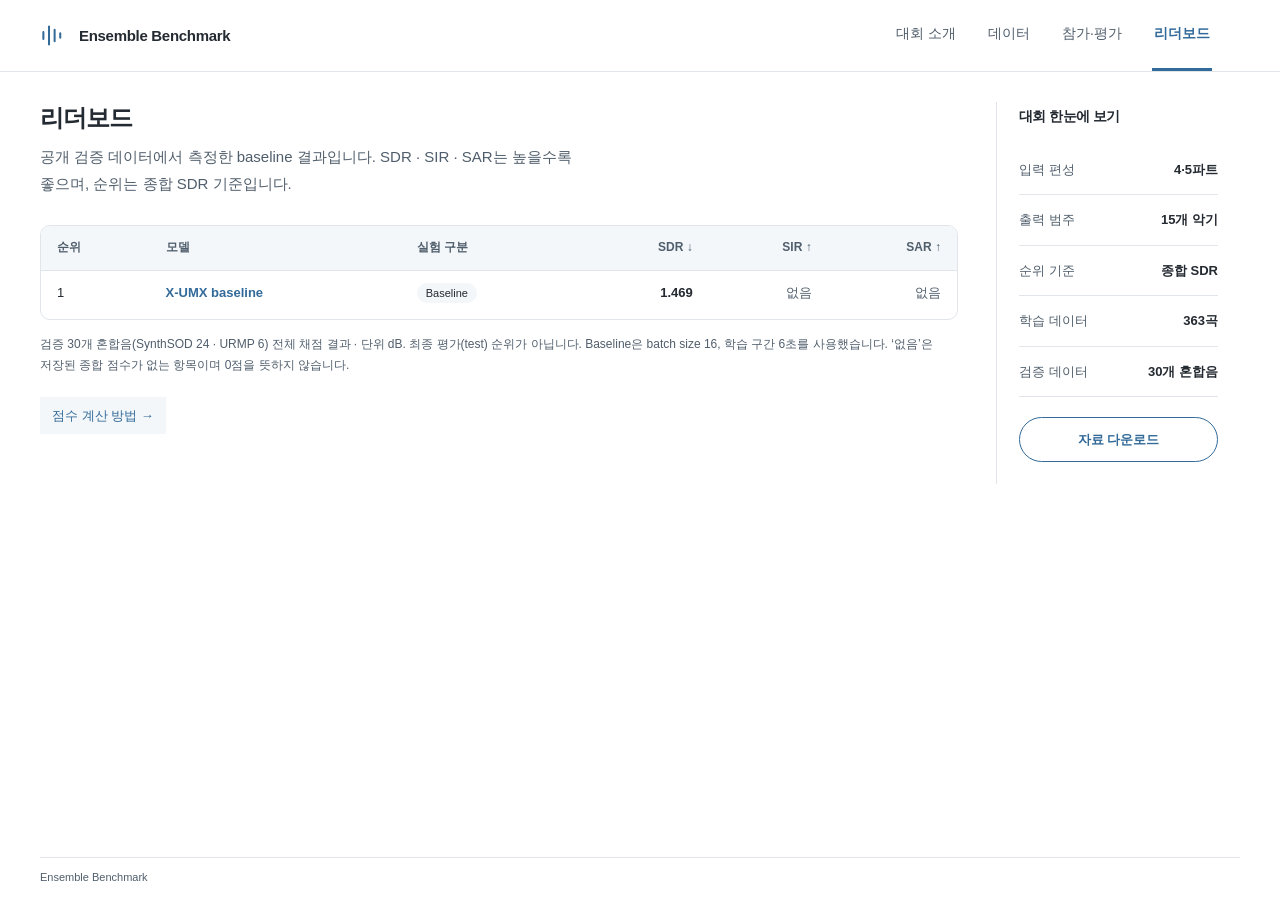
==== leaderboard.html @ 47cbd452 "앙상블 벤치마크 웹사이트의 버전 관리를 시작하기 위한 초기 커밋" ====
<!doctype html><html lang="ko"><head><meta charset="utf-8"><meta name="viewport" content="width=device-width,initial-scale=1"><title>리더보드 · Ensemble Benchmark</title><link rel="stylesheet" href="styles.css"><link rel="icon" type="image/svg+xml" href="assets/favicon.svg"></head><body class="tabbed"><a class="skip" href="#main">본문으로 건너뛰기</a><header class="masthead"><a class="brand" href="index.html"><svg viewBox="0 0 24 24" fill="none" aria-hidden="true"><path d="M3 9v6m5-11v16m5-13v10m5-7v4" stroke="currentColor" stroke-width="1.8" stroke-linecap="round"/></svg><b>Ensemble Benchmark</b></a><nav class="tabs" aria-label="대회 메뉴"><a href="index.html" data-page="overview">대회 소개</a><a href="data.html" data-page="data">데이터</a><a href="participate.html" data-page="participate">참가·평가</a><a href="leaderboard.html" data-page="leaderboard" aria-current="page">리더보드</a></nav></header><div class="shell"><div class="workspace"><main class="content" id="main"><section class="chapter" id="leaderboard" data-panel="leaderboard"><header class="page-head"><p class="eyebrow">LEADERBOARD</p><h1>리더보드</h1><p>공개 검증 데이터에서 측정한 baseline 결과입니다. SDR · SIR · SAR는 높을수록 좋으며, 순위는 종합 SDR 기준입니다.</p></header><div class="panel table-scroll" role="region" tabindex="0" aria-label="모델별 SDR·SIR·SAR 점수 · 작은 화면에서는 좌우 스크롤"><table class="board"><caption class="sr-only">모델별 SDR·SIR·SAR 점수</caption><thead><tr><th scope="col">순위</th><th scope="col">모델</th><th scope="col">실험 구분</th><th scope="col" aria-sort="descending">SDR ↓</th><th scope="col">SIR ↑</th><th scope="col">SAR ↑</th></tr></thead><tbody><tr><td>1</td><td><span class="board-model">X-UMX baseline</span></td><td><span class="experiment-tag">Baseline</span></td><td class="primary-score">1.469</td><td class="unavailable">없음</td><td class="unavailable">없음</td></tr></tbody></table></div><p class="note">검증 30개 혼합음(SynthSOD 24 · URMP 6) 전체 채점 결과 · 단위 dB. 최종 평가(test) 순위가 아닙니다. Baseline은 batch size 16, 학습 구간 6초를 사용했습니다. ‘없음’은 저장된 종합 점수가 없는 항목이며 0점을 뜻하지 않습니다.</p><div class="links"><a class="text-link" href="participate.html#scoring">점수 계산 방법 →</a></div></section></main><aside class="summary"><h2>대회 한눈에 보기</h2><dl><div><dt>입력 편성</dt><dd>4·5파트</dd></div><div><dt>출력 범주</dt><dd>15개 악기</dd></div><div><dt>순위 기준</dt><dd>종합 SDR</dd></div><div><dt>학습 데이터</dt><dd>363곡</dd></div><div><dt>검증 데이터</dt><dd>30개 혼합음</dd></div></dl><a class="primary" href="participate.html#baseline">자료 다운로드</a></aside></div><footer class="footer"><span>Ensemble Benchmark</span></footer></div></body></html>
---- styles.css ----
*{box-sizing:border-box}html{scroll-behavior:smooth;scroll-padding-top:100px}body{margin:0;color:var(--ink);background:var(--paper);font:15px/1.8 -apple-system,BlinkMacSystemFont,"Apple SD Gothic Neo",sans-serif;word-break:keep-all}a{color:inherit;text-decoration:none}button{font:inherit;cursor:pointer}svg{display:block}a:focus-visible,button:focus-visible,summary:focus-visible,[tabindex]:focus-visible{outline:3px solid var(--accent);outline-offset:4px}.skip{position:fixed;top:-100px;left:16px;z-index:100;background:var(--ink);color:var(--paper);padding:10px}.skip:focus{top:10px}.brand{display:flex;gap:12px;align-items:center;font-size:13px;line-height:1.2;letter-spacing:-.02em}.brand svg{width:28px;height:34px;color:var(--accent)}.brand b{font-weight:750}.status{font-size:11px;color:var(--muted);white-space:nowrap}.status:before{content:'●';font-size:8px;margin-right:7px;color:var(--accent)}.test-back{font-size:11px;text-decoration:underline;text-underline-offset:4px}.site-nav{display:flex;gap:8px}.site-nav a{display:flex;align-items:center;gap:9px;font-size:13px;min-height:44px;padding:8px 16px;white-space:nowrap}.site-nav span{font-size:10px;opacity:.6}.site-nav a[aria-current]{color:var(--accent);font-weight:700}.page-head{margin-bottom:32px}.eyebrow{font-size:10px;letter-spacing:.14em;color:var(--accent);margin:0 0 16px}.page-head h1{font-size:44px;line-height:1.3;letter-spacing:-.06em;margin:0 0 20px}.page-head p:not(.eyebrow){font-size:15px;color:var(--muted);max-width:65ch;margin:0}h2{font-size:19px;line-height:1.5;margin:0 0 16px;letter-spacing:-.04em}h3{font-size:13px;margin:0 0 10px}p{margin:0 0 14px}.section{margin-top:40px}.section>p{color:var(--muted)}.note{font-size:12px;color:var(--muted);line-height:1.8;margin-top:14px}.callout{padding:18px 22px;background:var(--soft);font-size:13px;color:var(--muted)}.rules{padding-left:20px;color:var(--muted);font-size:14px}.rules li{margin:8px 0}.rules strong{color:var(--ink)}.instrument-grid{display:grid;grid-template-columns:repeat(4,1fr);gap:12px}.instrument-grid>div{padding:20px;background:var(--soft)}.instrument-grid h3{color:var(--accent)}.instrument-grid p{margin:0;line-height:2;font-size:14px}.table-scroll{overflow:auto;border:1px solid var(--line)}table{width:100%;min-width:650px;border-collapse:collapse;font-size:13px;text-align:left}td,th{padding:13px 18px;border-bottom:1px solid var(--line);vertical-align:top}th{font-size:11px;background:var(--soft);color:var(--muted);font-weight:600}tr:last-child td{border-bottom:0}.sr-only{position:absolute;width:1px;height:1px;padding:0;overflow:hidden;clip:rect(0,0,0,0);white-space:nowrap}.board{font-variant-numeric:tabular-nums}.board td{height:50px;white-space:nowrap;padding:11px 18px}.board th:nth-child(n+4),.board td:nth-child(n+4){text-align:right}.primary-score{font-weight:750}.unavailable{color:var(--muted);font-size:12px}.experiment-tag{font-size:11px;background:var(--soft);padding:4px 9px;border-radius:16px}.board-model{color:var(--accent);font-weight:600}.links{display:flex;gap:12px;margin-top:20px}.text-link{display:inline-block;padding:7px 12px;background:var(--soft);color:var(--accent);font-size:13px}.facts{margin:0}.facts>div{display:grid;grid-template-columns:130px 1fr;gap:20px;padding:17px 0;border-bottom:1px solid var(--line)}.facts dt{font-size:13px;font-weight:600}.facts dd{margin:0;font-size:14px;color:var(--muted)}.overview-facts{display:grid;grid-template-columns:1fr 1fr;gap:30px}.overview-facts>div{display:block;border:0}.overview-facts dt{color:var(--accent);margin-bottom:12px}.download-grid{display:grid;grid-template-columns:repeat(3,1fr);gap:12px;margin:24px 0}.download-link{padding:20px;display:flex;gap:14px;align-items:center;border:1px solid var(--line)}.download-link svg{width:24px;height:24px;flex:none;color:var(--accent)}.download-link strong{font-size:14px;display:block}.download-link small{font-size:11px;display:block;color:var(--muted);margin-top:5px}.download-link:hover{background:var(--soft)}.score-flow{display:flex;align-items:center;gap:18px;padding:24px;background:var(--soft)}.term{flex:1}.term strong{display:block;font-size:17px}.term small{font-size:12px;color:var(--muted)}.result{color:var(--accent)}.operator{color:var(--muted)}details{border-top:1px solid var(--line);padding:18px 0;margin-top:20px;font-size:13px}summary{cursor:pointer;font-weight:600;min-height:24px}details[open] summary{margin-bottom:20px}pre{padding:20px;background:var(--soft);overflow:auto;font:12px/1.7 ui-monospace,monospace}code{font:12px ui-monospace,monospace;overflow-wrap:anywhere}
.flow{display:grid;grid-template-columns:minmax(0,1fr) 28px minmax(0,1.15fr) 24px minmax(0,.85fr);gap:16px;align-items:stretch;margin:0 0 36px;padding:28px;background:var(--soft)}.flow-step{min-width:0;display:flex;flex-direction:column}.flow-step small{font-size:10px;color:var(--accent);letter-spacing:.08em;margin-bottom:14px}.flow-step h2{font-size:17px;margin:0 0 6px}.flow-step p{color:var(--muted);font-size:12px}.flow-visual{height:216px;padding-top:24px;margin-top:auto;flex:none}.mixture-spectrum{display:flex;flex-direction:column;justify-content:center;color:var(--muted)}.spectrum{width:100%;height:40px;overflow:visible}.mixture-spectrum .spectrum{height:100px}.spectrum-axis{stroke:var(--line);stroke-width:1;vector-effect:non-scaling-stroke}.spectrum-line{stroke:currentColor;stroke-width:1.5;stroke-linecap:round;stroke-linejoin:round;vector-effect:non-scaling-stroke}.spectrum-caption{display:flex;justify-content:space-between;font-size:10px;color:var(--muted);margin-top:9px}.flow-arrow{align-self:end;height:192px;color:var(--muted);opacity:.6}.flow-arrow svg{width:100%;height:100%;overflow:visible}.instrument-spectra,.stem-files{display:grid;grid-template-rows:repeat(3,64px)}.instrument-spectrum{display:grid;grid-template-columns:50px minmax(0,1fr);align-items:center;gap:10px}.instrument-name{font-size:11px}.violin{color:var(--violin)}.cello{color:var(--cello)}.flute{color:var(--flute)}.stem-file{display:flex;align-items:center;gap:9px;font-size:12px}.stem-dot{width:5px;height:5px;border-radius:50%;background:currentColor;flex:none}.stem-name{color:var(--ink)}.stem-name span{color:var(--muted)}.flow-caption{grid-column:1/-1;font-size:10px;text-align:right;color:var(--muted);margin-top:10px}
[data-panel][hidden]{display:none!important}.tabbed [data-panel]{animation:enter .2s ease-out}@keyframes enter{from{opacity:.65}to{opacity:1}}.utility{display:flex;align-items:center;gap:24px}.chapter-mark{display:none}.overview-badge{display:none}
@media(max-width:900px){.download-grid{grid-template-columns:1fr}.instrument-grid{grid-template-columns:repeat(2,1fr)}.page-head h1{font-size:36px}.flow{gap:10px;padding:20px}.flow-step h2{font-size:15px}}
@media(max-width:650px){body{font-size:14px}.site-nav{overflow:auto;gap:0}.site-nav a{font-size:12px;padding:8px 12px}.site-nav span{display:none}.page-head h1{font-size:32px}.page-head p:not(.eyebrow){font-size:14px}.flow{grid-template-columns:1fr;padding:22px;gap:16px}.flow-arrow{height:22px;width:20px}.flow-arrow svg{display:none}.flow-arrow:after{content:'↓'}.flow-step h2{font-size:18px}.flow-visual{margin-top:0;padding-top:10px}.mixture-spectrum{height:140px}.flow-caption{text-align:left}.overview-facts{grid-template-columns:1fr;gap:10px}.facts>div{grid-template-columns:88px 1fr}.facts dd{font-size:13px}.score-flow{flex-direction:column;align-items:flex-start}.instrument-grid>div{padding:16px}.utility{gap:12px}.status{font-size:10px}}
@media(prefers-reduced-motion:reduce){html{scroll-behavior:auto}.tabbed [data-panel]{animation:none}}

:root{color-scheme:light;--paper:#fff;--ink:#242a31;--muted:#67717e;--line:#e1e5e9;--soft:#f6f8fa;--accent:#3269a8;--violin:var(--accent);--cello:#b07a45;--flute:#599092}
html{scroll-behavior:auto}.page-head .eyebrow{display:none}.page-head h1{font-size:25px;font-weight:650;letter-spacing:-.045em;margin-bottom:10px}.page-head p:not(.eyebrow){font-size:14px}.page-head{margin-bottom:28px}.masthead{height:72px;display:flex;align-items:center;justify-content:space-between;padding:0 4vw;border-bottom:1px solid var(--line);background:white}.brand{font-size:15px;line-height:1.2;display:flex;align-items:center}.brand span{display:block}.brand svg{width:27px;height:27px}.brand b{font-weight:650}.masthead .utility{font-size:12px}.test-back{text-decoration:none;border:1px solid var(--line);padding:6px 12px;border-radius:20px}.shell{max-width:1300px;margin:auto;padding:0 40px}.hero{padding:38px 0 32px;display:flex;justify-content:space-between;align-items:center;gap:32px}.hero-copy{flex:1;min-width:0}.hero h1{font-size:38px;line-height:1.25;letter-spacing:-.045em;margin:12px 0 14px;font-weight:700}.hero p{font-size:14px;color:var(--muted);margin:0;max-width:66ch}.hero-meta{display:flex;align-items:center;gap:10px;font-size:11px;color:var(--muted)}.phase{background:var(--soft);color:var(--accent);padding:4px 10px;border-radius:20px;white-space:nowrap}.hero-art{width:170px;height:116px;flex:none;color:var(--accent)}.primary{display:inline-flex;align-items:center;justify-content:center;background:var(--accent);color:white;padding:10px 19px;border-radius:7px;font-size:13px;font-weight:600;min-height:42px;white-space:nowrap}.primary:hover{filter:brightness(.94)}.hero-action{margin-top:20px}.tabs{display:flex;gap:28px;border-bottom:1px solid var(--line);overflow:auto}.tabs a{font-size:13px;min-height:48px;display:flex;align-items:center;border-bottom:3px solid transparent;padding:0 2px;white-space:nowrap;color:var(--muted)}.tabs a[aria-current]{border-bottom-color:var(--accent);color:var(--ink);font-weight:650}.workspace{display:grid;grid-template-columns:minmax(0,1fr) 244px;gap:38px;padding:32px 0 0}.content{min-width:0}.summary{border:1px solid var(--line);padding:22px;border-radius:8px;height:max-content;position:sticky;top:24px}.summary h2{font-size:14px;margin:0 0 18px}.summary dl{margin:0}.summary dl>div{padding:13px 0;border-bottom:1px solid var(--line);display:flex;justify-content:space-between;gap:12px}.summary dt{font-size:12px;color:var(--muted)}.summary dd{font-size:12px;font-weight:600;margin:0}.summary .primary{width:100%;margin-top:20px}.summary .note{font-size:11px;margin-bottom:0}.quick-stats{display:none}.flow{padding:22px 0;background:transparent;border-top:1px solid var(--line);border-bottom:1px solid var(--line);gap:10px;grid-template-columns:minmax(0,1fr) 18px minmax(0,1.15fr) 18px minmax(0,.85fr)}.flow-step h2{font-size:16px}.flow-step p{font-size:11px}.flow-step small{font-size:9px}.flow-visual{height:186px;padding-top:6px}.flow-arrow{height:180px}.instrument-spectra,.stem-files{grid-template-rows:repeat(3,60px)}.instrument-spectrum{grid-template-columns:44px minmax(0,1fr);gap:6px}.instrument-name{font-size:10px}.stem-file{font-size:11px;gap:7px}.flow-caption{font-size:9px}.overview-facts{gap:26px}.overview-facts dt{font-size:13px}.overview-facts dd{font-size:13px}.section{margin-top:32px}.section h2{font-size:17px}.instrument-grid{gap:8px}.instrument-grid>div{padding:16px 12px;background:var(--soft);border-radius:6px}.instrument-grid p{font-size:12px}.download-grid{grid-template-columns:1fr;gap:8px}.download-link{padding:14px 18px;border-radius:7px;min-height:72px}.download-link>span{display:grid;grid-template-columns:1fr auto;flex:1;gap:0 16px}.download-link small:last-child{grid-column:1/-1}.download-link strong{font-size:13px}.download-link:first-child{border-color:var(--accent)}.table-scroll{border-radius:7px}.board{min-width:650px}.board td{height:48px;padding:10px 16px;font-size:12px}.board th{padding:11px 16px}.callout{border-radius:6px}.score-flow{border-radius:8px;padding:20px;gap:12px}.score-flow strong{font-size:15px}.score-flow small{font-size:10px}.references{font-size:11px;color:var(--muted);padding:18px 0}.rail{display:none}.chapter{scroll-margin-top:30px}.section>p{font-size:14px}.hero-art svg{width:100%;height:100%}
@media(max-width:1000px){.shell{padding:0 26px}.workspace{grid-template-columns:minmax(0,1fr) 220px;gap:24px}.summary{padding:18px}.hero h1{font-size:32px}.hero-art{width:128px}.flow{grid-template-columns:minmax(0,1fr) 12px minmax(0,1.1fr) 12px minmax(0,.8fr);gap:6px}.flow-step h2{font-size:14px}}
@media(max-width:760px){.masthead{height:62px;padding:0 20px}.masthead .status{display:none}.shell{padding:0 20px}.hero{padding:28px 0 24px;gap:16px}.hero h1{font-size:29px}.hero-art{display:none}.hero p{font-size:13px}.workspace{grid-template-columns:1fr;padding-top:25px}.summary{position:static;display:block}.tabs{gap:24px}.tabs a{font-size:12px}.flow{grid-template-columns:1fr;padding:22px;gap:16px;background:var(--soft);border:0;border-radius:8px}.flow-step h2{font-size:18px}.flow-step p{font-size:12px}.flow-arrow{height:22px}.flow-visual{height:190px}.mixture-spectrum{height:140px}.flow-caption{font-size:10px}.instrument-name{font-size:12px}.stem-file{font-size:13px}.instrument-spectrum{grid-template-columns:60px minmax(0,1fr)}.summary dl{display:grid;grid-template-columns:1fr 1fr;gap:0 24px}.hero-meta{font-size:10px}.primary{min-height:42px}.hero-action{margin-top:18px}.page-head h1{font-size:24px}}


:root{--accent:#2874b2;--soft:#f5f8fa}.primary{background:#22282d;border-radius:24px}.hero{padding-top:40px}.hero h1{font-size:36px}.summary{border:0;border-left:1px solid var(--line);border-radius:0;padding-top:4px}.summary .primary{background:white;color:var(--ink);border:1px solid #cfd6dc}.hero-art{width:204px;height:126px}.tabs a[aria-current]{border-bottom-color:#252c32}.table-scroll{border-radius:10px}.hero-action{display:none}.hero-meta .phase{background:#edf5fb}.overview-facts>div{padding-top:0}.content .page-head h1{font-size:24px}.download-link:first-child{border-color:#b7cfe0;background:#f9fcff}
@media(max-width:760px){.hero h1{font-size:29px}.summary{border-left:0;border-top:1px solid var(--line);padding-top:22px}}

.hero{position:relative;overflow:hidden;isolation:isolate;padding:0;margin:28px 0 0;background:#f2f5f7;border-radius:10px;min-height:260px}.hero h1{font-size:36px}.hero p{font-size:14px;color:#526273;line-height:1.8}.hero-copy{z-index:1;padding:36px}.banner-photo{display:block;object-fit:cover;object-position:70% 60%;height:100%;width:100%}.masthead .utility{display:flex;align-items:center;gap:20px}.tabs{gap:28px}.workspace{padding-top:36px}.summary .note{line-height:1.8}.hero-art,.hero-meta,.phase,.quick-stats{display:none}.masthead .tabs{border:0}.masthead .tabs a{min-height:70px}.tabs a:hover{color:var(--accent)}.hero-copy h1{max-width:620px}.summary{top:24px}.test-back{white-space:nowrap}
@media(max-width:900px){.masthead{height:auto;min-height:68px;flex-wrap:wrap;gap:8px;padding-top:14px;padding-bottom:10px}.masthead .tabs{order:3;width:100%;gap:24px}.masthead .tabs a{min-height:40px}.hero h1{font-size:30px}}
@media(max-width:760px){.hero{margin-top:20px;min-height:290px}.hero-copy{padding:24px}.hero h1{font-size:29px}.hero p{font-size:13px}.hero .banner-photo{display:block}.tabs{gap:22px}.workspace{padding-top:26px}.summary{border-top:1px solid var(--line)}.masthead .utility{gap:8px}.test-back{font-size:11px}}
.hero{height:280px;margin-top:28px}.hero .banner-photo{position:absolute;inset:0;object-position:70% 62%}.hero:after{content:"";position:absolute;inset:0;background:linear-gradient(90deg,#f4f7f9 2%,rgba(244,247,249,.96) 35%,transparent 77%);z-index:0}.hero-copy{max-width:66%;padding:40px}.hero h1{font-size:38px}.workspace{margin-top:4px}.masthead{max-width:1300px;margin:auto;padding-left:40px;padding-right:40px}.masthead .tabs{margin-left:auto;margin-right:28px}.masthead .utility{order:4}@media(max-width:900px){.masthead .tabs{margin:0;order:5}.masthead{padding-left:26px;padding-right:26px}.masthead .utility{margin-left:auto}}@media(max-width:760px){.masthead{padding-left:20px;padding-right:20px}.hero-copy{max-width:100%;padding:24px;align-self:flex-start}.hero h1{font-size:29px}.hero:after{background:linear-gradient(180deg,#f4f7f9 5%,rgba(244,247,249,.9) 38%,transparent 90%)}.hero .banner-photo{object-position:85% 70%}.hero{height:320px}}

.hero[hidden]{display:none!important}.hero:after{display:none}.hero{height:auto;min-height:0;background:#fff;display:flex;flex-direction:column;align-items:stretch;gap:0;isolation:isolate}.hero-copy{max-width:none;flex:none;padding:28px 0}.hero h1{font-size:36px;margin:0 0 10px}.hero p{font-size:14px}.hero .banner-photo{position:static;inset:auto;width:100%;height:auto;aspect-ratio:3 / 1;object-fit:cover;object-position:center;display:block}.hero-copy{align-self:stretch}.workspace{margin-top:0;padding-top:34px}.hero[hidden]+.workspace{padding-top:40px}.hero-copy p{max-width:none}@media(max-width:760px){.hero{height:auto;min-height:0;margin-top:20px}.hero-copy{max-width:none;padding:22px 0}.hero h1{font-size:28px}.hero p{font-size:13px}.hero .banner-photo{object-position:center;aspect-ratio:3 / 1;height:auto}.hero[hidden]+.workspace{padding-top:26px}}.hero{border-radius:0}.hero .banner-photo{border-radius:8px}.hero-copy{padding:10px 0 26px}.hero{margin-top:34px}.workspace{padding-top:32px}
/* Orchestra is atmospheric background, not the primary content. */
.hero{position:relative;display:flex;flex-direction:row;align-items:center;height:230px;min-height:0;overflow:hidden;border:0;border-radius:8px;margin-top:28px;background:var(--paper)}.hero .banner-photo{position:absolute;inset:0;width:100%;height:100%;aspect-ratio:auto;object-fit:cover;object-position:center 46%;order:0;opacity:.38;z-index:0}.hero:after{display:block;content:"";position:absolute;inset:0;z-index:0;background:linear-gradient(90deg,var(--paper) 0%,transparent 100%)}.hero-copy{position:relative;bottom:auto;left:auto;right:auto;z-index:1;max-width:100%;padding:32px 36px;background:transparent;align-self:auto;color:var(--ink)}.hero h1{color:var(--ink);font-size:36px;margin:0 0 12px}.hero p{color:var(--muted);font-size:14px}.workspace{padding-top:30px}@media(max-width:760px){.hero{height:210px;min-height:0;margin-top:20px}.hero .banner-photo{height:100%;aspect-ratio:auto;object-position:center}.hero-copy{padding:24px;max-width:100%;position:relative;background:transparent}.hero h1{font-size:28px}.hero p{font-size:12px}.hero:after{background:linear-gradient(90deg,var(--paper),transparent)}.hero .banner-photo{opacity:.22}}
/* Keep the title clear on the left; reveal the full photograph on the right. */
.hero,.hero .banner-photo{border-radius:0}
.hero .banner-photo{opacity:1;filter:none}
.hero:after{background:linear-gradient(90deg,#fff 0%,rgba(255,255,255,.96) 24%,rgba(255,255,255,.76) 43%,rgba(255,255,255,.3) 66%,transparent 90%)}
@media(max-width:760px){.hero:after{background:linear-gradient(90deg,#fff 0%,rgba(255,255,255,.94) 30%,rgba(255,255,255,.72) 58%,rgba(255,255,255,.12) 90%,transparent 100%)}}

.tabs a[aria-current]{color:var(--accent);border-bottom-color:var(--accent)}.summary .primary{color:var(--accent);border-color:var(--accent)}.download-link:first-child{background:var(--soft);border-color:var(--accent)}.board th{background:var(--soft)}.hero{box-shadow:none}.tabs a:focus-visible,.primary:focus-visible{outline:3px solid var(--accent);outline-offset:3px}.download-link:hover{background:var(--soft)}:root{--accent:#326a99;--muted:#505e6c;--soft:#f3f7fa}.tabs a{font-size:14px}.page-head p:not(.eyebrow),.section>p,.overview-facts dd{font-size:15px}.flow-step p{font-size:13px}.flow-step small{font-size:11px}.instrument-name{font-size:12px}.stem-file{font-size:13px}.flow-caption{font-size:11px}.summary dt,.summary dd{font-size:13px}.summary .note{font-size:12px}.download-link strong{font-size:15px}.board td{font-size:13px}.board th{font-size:12px}.hero p{color:#495767}.instrument-spectrum{grid-template-columns:54px minmax(0,1fr)}@media(max-width:760px){.tabs{gap:18px}.tabs a{font-size:13px}.instrument-spectrum{grid-template-columns:64px minmax(0,1fr)}}
/* One introduction in the banner, followed directly by the separation diagram. */
.hero .hero-label{font-size:13px;font-weight:650;letter-spacing:.025em;color:var(--accent);margin:0 0 12px}
#overview>.flow{border-top:0;padding-top:4px;margin-top:0}
@media(max-width:760px){.hero .hero-label{font-size:12px;margin-bottom:10px}.hero h1{font-size:27px}}

/* Original footer in normal document flow. */
.footer{padding:24px 0;margin-top:48px;display:flex;justify-content:space-between;border-top:1px solid var(--line);font-size:11px;color:var(--muted)}
.footer{gap:18px;flex-wrap:wrap}
.footer{margin-top:32px}
.footer{font-size:11px}
/* Footer follows long content and rests at the viewport bottom on short pages. */
html{min-height:100%}
body{min-height:100vh;min-height:100svh;display:flex;flex-direction:column;padding-bottom:0}
.masthead{flex-shrink:0;width:100%;box-sizing:border-box}
.shell{width:100%;box-sizing:border-box;flex:1;display:flex;flex-direction:column}
.hero{flex-shrink:0}
.workspace{padding-bottom:32px}
.footer{position:static;flex-shrink:0;margin-top:auto;padding:18px 0;padding-bottom:calc(18px + env(safe-area-inset-bottom,0px));background:var(--paper,#fff)}

/* Compact footer with a blue separator. */
.footer{border-top:1px solid var(--line);padding-top:10px;padding-bottom:12px}
.workspace{padding-bottom:14px}
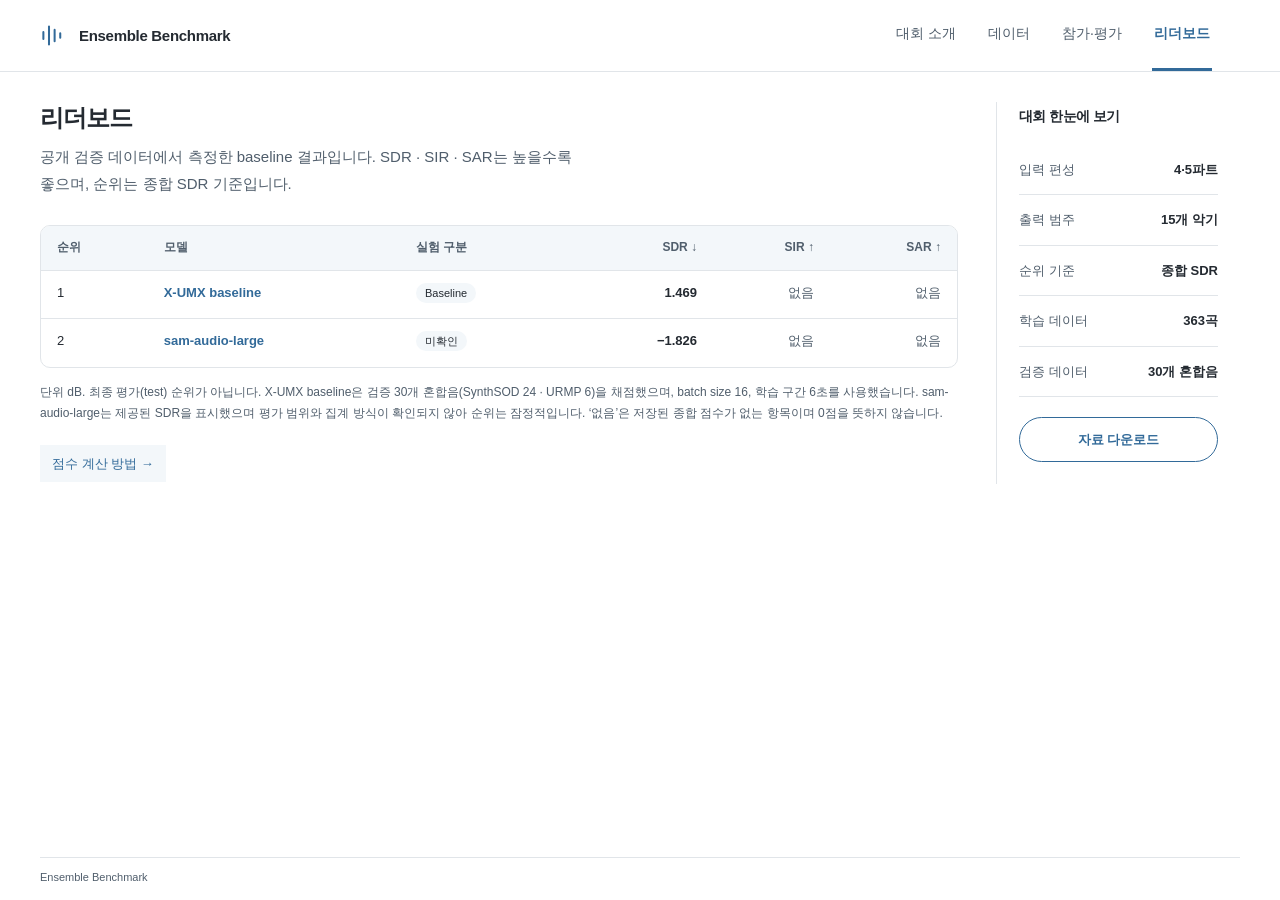
==== commit 2f9f56da: "Record the reported SAM Audio validation score Add the supplied SDR to the leaderboard and mark its " ====
--- a/leaderboard.html
+++ b/leaderboard.html
@@ -1 +1 @@
-<!doctype html><html lang="ko"><head><meta charset="utf-8"><meta name="viewport" content="width=device-width,initial-scale=1"><title>리더보드 · Ensemble Benchmark</title><link rel="stylesheet" href="styles.css"><link rel="icon" type="image/svg+xml" href="assets/favicon.svg"></head><body class="tabbed"><a class="skip" href="#main">본문으로 건너뛰기</a><header class="masthead"><a class="brand" href="index.html"><svg viewBox="0 0 24 24" fill="none" aria-hidden="true"><path d="M3 9v6m5-11v16m5-13v10m5-7v4" stroke="currentColor" stroke-width="1.8" stroke-linecap="round"/></svg><b>Ensemble Benchmark</b></a><nav class="tabs" aria-label="대회 메뉴"><a href="index.html" data-page="overview">대회 소개</a><a href="data.html" data-page="data">데이터</a><a href="participate.html" data-page="participate">참가·평가</a><a href="leaderboard.html" data-page="leaderboard" aria-current="page">리더보드</a></nav></header><div class="shell"><div class="workspace"><main class="content" id="main"><section class="chapter" id="leaderboard" data-panel="leaderboard"><header class="page-head"><p class="eyebrow">LEADERBOARD</p><h1>리더보드</h1><p>공개 검증 데이터에서 측정한 baseline 결과입니다. SDR · SIR · SAR는 높을수록 좋으며, 순위는 종합 SDR 기준입니다.</p></header><div class="panel table-scroll" role="region" tabindex="0" aria-label="모델별 SDR·SIR·SAR 점수 · 작은 화면에서는 좌우 스크롤"><table class="board"><caption class="sr-only">모델별 SDR·SIR·SAR 점수</caption><thead><tr><th scope="col">순위</th><th scope="col">모델</th><th scope="col">실험 구분</th><th scope="col" aria-sort="descending">SDR ↓</th><th scope="col">SIR ↑</th><th scope="col">SAR ↑</th></tr></thead><tbody><tr><td>1</td><td><span class="board-model">X-UMX baseline</span></td><td><span class="experiment-tag">Baseline</span></td><td class="primary-score">1.469</td><td class="unavailable">없음</td><td class="unavailable">없음</td></tr></tbody></table></div><p class="note">검증 30개 혼합음(SynthSOD 24 · URMP 6) 전체 채점 결과 · 단위 dB. 최종 평가(test) 순위가 아닙니다. Baseline은 batch size 16, 학습 구간 6초를 사용했습니다. ‘없음’은 저장된 종합 점수가 없는 항목이며 0점을 뜻하지 않습니다.</p><div class="links"><a class="text-link" href="participate.html#scoring">점수 계산 방법 →</a></div></section></main><aside class="summary"><h2>대회 한눈에 보기</h2><dl><div><dt>입력 편성</dt><dd>4·5파트</dd></div><div><dt>출력 범주</dt><dd>15개 악기</dd></div><div><dt>순위 기준</dt><dd>종합 SDR</dd></div><div><dt>학습 데이터</dt><dd>363곡</dd></div><div><dt>검증 데이터</dt><dd>30개 혼합음</dd></div></dl><a class="primary" href="participate.html#baseline">자료 다운로드</a></aside></div><footer class="footer"><span>Ensemble Benchmark</span></footer></div></body></html>+<!doctype html><html lang="ko"><head><meta charset="utf-8"><meta name="viewport" content="width=device-width,initial-scale=1"><title>리더보드 · Ensemble Benchmark</title><link rel="stylesheet" href="styles.css"><link rel="icon" type="image/svg+xml" href="assets/favicon.svg"></head><body class="tabbed"><a class="skip" href="#main">본문으로 건너뛰기</a><header class="masthead"><a class="brand" href="index.html"><svg viewBox="0 0 24 24" fill="none" aria-hidden="true"><path d="M3 9v6m5-11v16m5-13v10m5-7v4" stroke="currentColor" stroke-width="1.8" stroke-linecap="round"/></svg><b>Ensemble Benchmark</b></a><nav class="tabs" aria-label="대회 메뉴"><a href="index.html" data-page="overview">대회 소개</a><a href="data.html" data-page="data">데이터</a><a href="participate.html" data-page="participate">참가·평가</a><a href="leaderboard.html" data-page="leaderboard" aria-current="page">리더보드</a></nav></header><div class="shell"><div class="workspace"><main class="content" id="main"><section class="chapter" id="leaderboard" data-panel="leaderboard"><header class="page-head"><p class="eyebrow">LEADERBOARD</p><h1>리더보드</h1><p>공개 검증 데이터에서 측정한 baseline 결과입니다. SDR · SIR · SAR는 높을수록 좋으며, 순위는 종합 SDR 기준입니다.</p></header><div class="panel table-scroll" role="region" tabindex="0" aria-label="모델별 SDR·SIR·SAR 점수 · 작은 화면에서는 좌우 스크롤"><table class="board"><caption class="sr-only">모델별 SDR·SIR·SAR 점수</caption><thead><tr><th scope="col">순위</th><th scope="col">모델</th><th scope="col">실험 구분</th><th scope="col" aria-sort="descending">SDR ↓</th><th scope="col">SIR ↑</th><th scope="col">SAR ↑</th></tr></thead><tbody><tr><td>1</td><td><span class="board-model">X-UMX baseline</span></td><td><span class="experiment-tag">Baseline</span></td><td class="primary-score">1.469</td><td class="unavailable">없음</td><td class="unavailable">없음</td></tr><tr><td>2</td><td><span class="board-model">sam-audio-large</span></td><td><span class="experiment-tag">미확인</span></td><td class="primary-score">−1.826</td><td class="unavailable">없음</td><td class="unavailable">없음</td></tr></tbody></table></div><p class="note">단위 dB. 최종 평가(test) 순위가 아닙니다. X-UMX baseline은 검증 30개 혼합음(SynthSOD 24 · URMP 6)을 채점했으며, batch size 16, 학습 구간 6초를 사용했습니다. sam-audio-large는 제공된 SDR을 표시했으며 평가 범위와 집계 방식이 확인되지 않아 순위는 잠정적입니다. ‘없음’은 저장된 종합 점수가 없는 항목이며 0점을 뜻하지 않습니다.</p><div class="links"><a class="text-link" href="participate.html#scoring">점수 계산 방법 →</a></div></section></main><aside class="summary"><h2>대회 한눈에 보기</h2><dl><div><dt>입력 편성</dt><dd>4·5파트</dd></div><div><dt>출력 범주</dt><dd>15개 악기</dd></div><div><dt>순위 기준</dt><dd>종합 SDR</dd></div><div><dt>학습 데이터</dt><dd>363곡</dd></div><div><dt>검증 데이터</dt><dd>30개 혼합음</dd></div></dl><a class="primary" href="participate.html#baseline">자료 다운로드</a></aside></div><footer class="footer"><span>Ensemble Benchmark</span></footer></div></body></html>
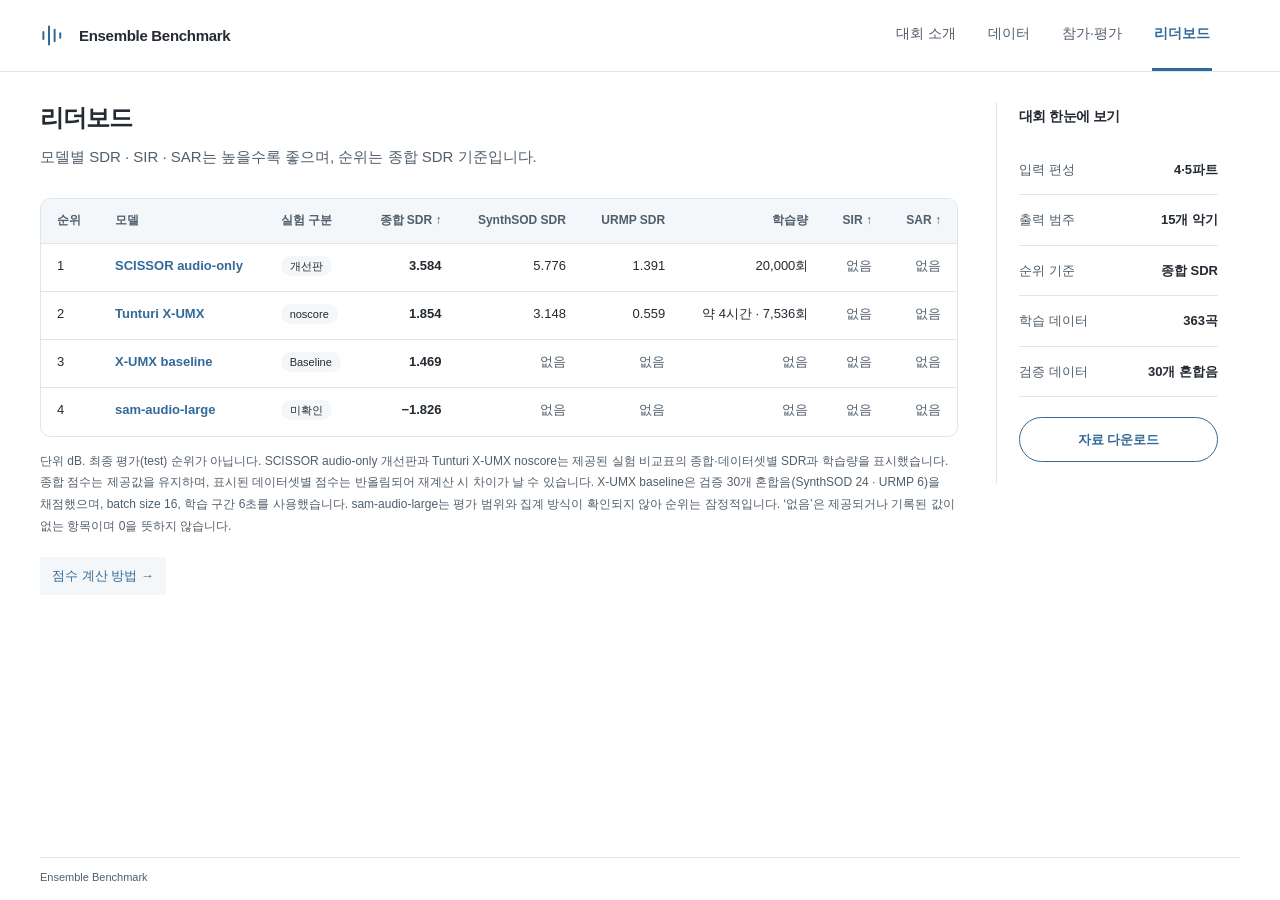
==== commit 4458e18f: "Publish the two selected experiments for leaderboard comparison Preserve existing records and report" ====
--- a/leaderboard.html
+++ b/leaderboard.html
@@ -1 +1 @@
-<!doctype html><html lang="ko"><head><meta charset="utf-8"><meta name="viewport" content="width=device-width,initial-scale=1"><title>리더보드 · Ensemble Benchmark</title><link rel="stylesheet" href="styles.css"><link rel="icon" type="image/svg+xml" href="assets/favicon.svg"></head><body class="tabbed"><a class="skip" href="#main">본문으로 건너뛰기</a><header class="masthead"><a class="brand" href="index.html"><svg viewBox="0 0 24 24" fill="none" aria-hidden="true"><path d="M3 9v6m5-11v16m5-13v10m5-7v4" stroke="currentColor" stroke-width="1.8" stroke-linecap="round"/></svg><b>Ensemble Benchmark</b></a><nav class="tabs" aria-label="대회 메뉴"><a href="index.html" data-page="overview">대회 소개</a><a href="data.html" data-page="data">데이터</a><a href="participate.html" data-page="participate">참가·평가</a><a href="leaderboard.html" data-page="leaderboard" aria-current="page">리더보드</a></nav></header><div class="shell"><div class="workspace"><main class="content" id="main"><section class="chapter" id="leaderboard" data-panel="leaderboard"><header class="page-head"><p class="eyebrow">LEADERBOARD</p><h1>리더보드</h1><p>공개 검증 데이터에서 측정한 baseline 결과입니다. SDR · SIR · SAR는 높을수록 좋으며, 순위는 종합 SDR 기준입니다.</p></header><div class="panel table-scroll" role="region" tabindex="0" aria-label="모델별 SDR·SIR·SAR 점수 · 작은 화면에서는 좌우 스크롤"><table class="board"><caption class="sr-only">모델별 SDR·SIR·SAR 점수</caption><thead><tr><th scope="col">순위</th><th scope="col">모델</th><th scope="col">실험 구분</th><th scope="col" aria-sort="descending">SDR ↓</th><th scope="col">SIR ↑</th><th scope="col">SAR ↑</th></tr></thead><tbody><tr><td>1</td><td><span class="board-model">X-UMX baseline</span></td><td><span class="experiment-tag">Baseline</span></td><td class="primary-score">1.469</td><td class="unavailable">없음</td><td class="unavailable">없음</td></tr><tr><td>2</td><td><span class="board-model">sam-audio-large</span></td><td><span class="experiment-tag">미확인</span></td><td class="primary-score">−1.826</td><td class="unavailable">없음</td><td class="unavailable">없음</td></tr></tbody></table></div><p class="note">단위 dB. 최종 평가(test) 순위가 아닙니다. X-UMX baseline은 검증 30개 혼합음(SynthSOD 24 · URMP 6)을 채점했으며, batch size 16, 학습 구간 6초를 사용했습니다. sam-audio-large는 제공된 SDR을 표시했으며 평가 범위와 집계 방식이 확인되지 않아 순위는 잠정적입니다. ‘없음’은 저장된 종합 점수가 없는 항목이며 0점을 뜻하지 않습니다.</p><div class="links"><a class="text-link" href="participate.html#scoring">점수 계산 방법 →</a></div></section></main><aside class="summary"><h2>대회 한눈에 보기</h2><dl><div><dt>입력 편성</dt><dd>4·5파트</dd></div><div><dt>출력 범주</dt><dd>15개 악기</dd></div><div><dt>순위 기준</dt><dd>종합 SDR</dd></div><div><dt>학습 데이터</dt><dd>363곡</dd></div><div><dt>검증 데이터</dt><dd>30개 혼합음</dd></div></dl><a class="primary" href="participate.html#baseline">자료 다운로드</a></aside></div><footer class="footer"><span>Ensemble Benchmark</span></footer></div></body></html>+<!doctype html><html lang="ko"><head><meta charset="utf-8"><meta name="viewport" content="width=device-width,initial-scale=1"><title>리더보드 · Ensemble Benchmark</title><link rel="stylesheet" href="styles.css"><link rel="icon" type="image/svg+xml" href="assets/favicon.svg"></head><body class="tabbed"><a class="skip" href="#main">본문으로 건너뛰기</a><header class="masthead"><a class="brand" href="index.html"><svg viewBox="0 0 24 24" fill="none" aria-hidden="true"><path d="M3 9v6m5-11v16m5-13v10m5-7v4" stroke="currentColor" stroke-width="1.8" stroke-linecap="round"/></svg><b>Ensemble Benchmark</b></a><nav class="tabs" aria-label="대회 메뉴"><a href="index.html" data-page="overview">대회 소개</a><a href="data.html" data-page="data">데이터</a><a href="participate.html" data-page="participate">참가·평가</a><a href="leaderboard.html" data-page="leaderboard" aria-current="page">리더보드</a></nav></header><div class="shell"><div class="workspace"><main class="content" id="main"><section class="chapter" id="leaderboard" data-panel="leaderboard"><header class="page-head"><p class="eyebrow">LEADERBOARD</p><h1>리더보드</h1><p>모델별 SDR · SIR · SAR는 높을수록 좋으며, 순위는 종합 SDR 기준입니다.</p></header><div class="panel table-scroll" role="region" tabindex="0" aria-label="모델별 SDR·SIR·SAR 점수와 학습량 · 작은 화면에서는 좌우 스크롤"><table class="board"><caption class="sr-only">모델별 SDR·SIR·SAR 점수와 학습량</caption><thead><tr><th scope="col">순위</th><th scope="col">모델</th><th scope="col">실험 구분</th><th scope="col" aria-sort="descending">종합 SDR ↑</th><th scope="col">SynthSOD SDR</th><th scope="col">URMP SDR</th><th scope="col">학습량</th><th scope="col">SIR ↑</th><th scope="col">SAR ↑</th></tr></thead><tbody><tr><td>1</td><td><span class="board-model">SCISSOR audio-only</span></td><td><span class="experiment-tag">개선판</span></td><td class="primary-score">3.584</td><td>5.776</td><td>1.391</td><td>20,000회</td><td class="unavailable">없음</td><td class="unavailable">없음</td></tr><tr><td>2</td><td><span class="board-model">Tunturi X-UMX</span></td><td><span class="experiment-tag">noscore</span></td><td class="primary-score">1.854</td><td>3.148</td><td>0.559</td><td>약 4시간 · 7,536회</td><td class="unavailable">없음</td><td class="unavailable">없음</td></tr><tr><td>3</td><td><span class="board-model">X-UMX baseline</span></td><td><span class="experiment-tag">Baseline</span></td><td class="primary-score">1.469</td><td class="unavailable">없음</td><td class="unavailable">없음</td><td class="unavailable">없음</td><td class="unavailable">없음</td><td class="unavailable">없음</td></tr><tr><td>4</td><td><span class="board-model">sam-audio-large</span></td><td><span class="experiment-tag">미확인</span></td><td class="primary-score">−1.826</td><td class="unavailable">없음</td><td class="unavailable">없음</td><td class="unavailable">없음</td><td class="unavailable">없음</td><td class="unavailable">없음</td></tr></tbody></table></div><p class="note">단위 dB. 최종 평가(test) 순위가 아닙니다. SCISSOR audio-only 개선판과 Tunturi X-UMX noscore는 제공된 실험 비교표의 종합·데이터셋별 SDR과 학습량을 표시했습니다. 종합 점수는 제공값을 유지하며, 표시된 데이터셋별 점수는 반올림되어 재계산 시 차이가 날 수 있습니다. X-UMX baseline은 검증 30개 혼합음(SynthSOD 24 · URMP 6)을 채점했으며, batch size 16, 학습 구간 6초를 사용했습니다. sam-audio-large는 평가 범위와 집계 방식이 확인되지 않아 순위는 잠정적입니다. ‘없음’은 제공되거나 기록된 값이 없는 항목이며 0을 뜻하지 않습니다.</p><div class="links"><a class="text-link" href="participate.html#scoring">점수 계산 방법 →</a></div></section></main><aside class="summary"><h2>대회 한눈에 보기</h2><dl><div><dt>입력 편성</dt><dd>4·5파트</dd></div><div><dt>출력 범주</dt><dd>15개 악기</dd></div><div><dt>순위 기준</dt><dd>종합 SDR</dd></div><div><dt>학습 데이터</dt><dd>363곡</dd></div><div><dt>검증 데이터</dt><dd>30개 혼합음</dd></div></dl><a class="primary" href="participate.html#baseline">자료 다운로드</a></aside></div><footer class="footer"><span>Ensemble Benchmark</span></footer></div></body></html>
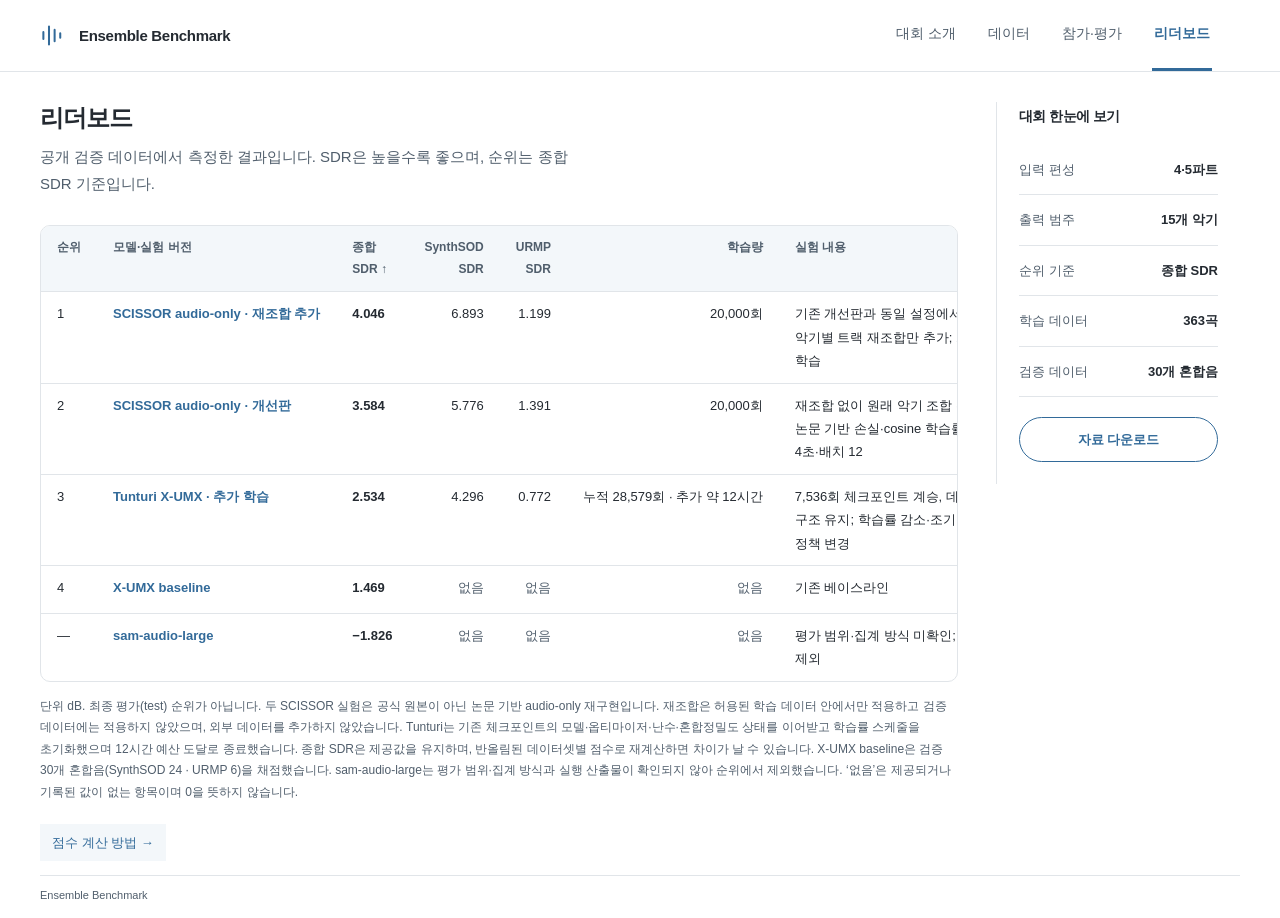
==== commit 5d27c9c7: "Keep leaderboard results aligned with the latest training runs Distinguish SCISSOR track recombinati" ====
--- a/leaderboard.html
+++ b/leaderboard.html
@@ -1 +1 @@
-<!doctype html><html lang="ko"><head><meta charset="utf-8"><meta name="viewport" content="width=device-width,initial-scale=1"><title>리더보드 · Ensemble Benchmark</title><link rel="stylesheet" href="styles.css"><link rel="icon" type="image/svg+xml" href="assets/favicon.svg"></head><body class="tabbed"><a class="skip" href="#main">본문으로 건너뛰기</a><header class="masthead"><a class="brand" href="index.html"><svg viewBox="0 0 24 24" fill="none" aria-hidden="true"><path d="M3 9v6m5-11v16m5-13v10m5-7v4" stroke="currentColor" stroke-width="1.8" stroke-linecap="round"/></svg><b>Ensemble Benchmark</b></a><nav class="tabs" aria-label="대회 메뉴"><a href="index.html" data-page="overview">대회 소개</a><a href="data.html" data-page="data">데이터</a><a href="participate.html" data-page="participate">참가·평가</a><a href="leaderboard.html" data-page="leaderboard" aria-current="page">리더보드</a></nav></header><div class="shell"><div class="workspace"><main class="content" id="main"><section class="chapter" id="leaderboard" data-panel="leaderboard"><header class="page-head"><p class="eyebrow">LEADERBOARD</p><h1>리더보드</h1><p>모델별 SDR · SIR · SAR는 높을수록 좋으며, 순위는 종합 SDR 기준입니다.</p></header><div class="panel table-scroll" role="region" tabindex="0" aria-label="모델별 SDR·SIR·SAR 점수와 학습량 · 작은 화면에서는 좌우 스크롤"><table class="board"><caption class="sr-only">모델별 SDR·SIR·SAR 점수와 학습량</caption><thead><tr><th scope="col">순위</th><th scope="col">모델</th><th scope="col">실험 구분</th><th scope="col" aria-sort="descending">종합 SDR ↑</th><th scope="col">SynthSOD SDR</th><th scope="col">URMP SDR</th><th scope="col">학습량</th><th scope="col">SIR ↑</th><th scope="col">SAR ↑</th></tr></thead><tbody><tr><td>1</td><td><span class="board-model">SCISSOR audio-only</span></td><td><span class="experiment-tag">개선판</span></td><td class="primary-score">3.584</td><td>5.776</td><td>1.391</td><td>20,000회</td><td class="unavailable">없음</td><td class="unavailable">없음</td></tr><tr><td>2</td><td><span class="board-model">Tunturi X-UMX</span></td><td><span class="experiment-tag">noscore</span></td><td class="primary-score">1.854</td><td>3.148</td><td>0.559</td><td>약 4시간 · 7,536회</td><td class="unavailable">없음</td><td class="unavailable">없음</td></tr><tr><td>3</td><td><span class="board-model">X-UMX baseline</span></td><td><span class="experiment-tag">Baseline</span></td><td class="primary-score">1.469</td><td class="unavailable">없음</td><td class="unavailable">없음</td><td class="unavailable">없음</td><td class="unavailable">없음</td><td class="unavailable">없음</td></tr><tr><td>4</td><td><span class="board-model">sam-audio-large</span></td><td><span class="experiment-tag">미확인</span></td><td class="primary-score">−1.826</td><td class="unavailable">없음</td><td class="unavailable">없음</td><td class="unavailable">없음</td><td class="unavailable">없음</td><td class="unavailable">없음</td></tr></tbody></table></div><p class="note">단위 dB. 최종 평가(test) 순위가 아닙니다. SCISSOR audio-only 개선판과 Tunturi X-UMX noscore는 제공된 실험 비교표의 종합·데이터셋별 SDR과 학습량을 표시했습니다. 종합 점수는 제공값을 유지하며, 표시된 데이터셋별 점수는 반올림되어 재계산 시 차이가 날 수 있습니다. X-UMX baseline은 검증 30개 혼합음(SynthSOD 24 · URMP 6)을 채점했으며, batch size 16, 학습 구간 6초를 사용했습니다. sam-audio-large는 평가 범위와 집계 방식이 확인되지 않아 순위는 잠정적입니다. ‘없음’은 제공되거나 기록된 값이 없는 항목이며 0을 뜻하지 않습니다.</p><div class="links"><a class="text-link" href="participate.html#scoring">점수 계산 방법 →</a></div></section></main><aside class="summary"><h2>대회 한눈에 보기</h2><dl><div><dt>입력 편성</dt><dd>4·5파트</dd></div><div><dt>출력 범주</dt><dd>15개 악기</dd></div><div><dt>순위 기준</dt><dd>종합 SDR</dd></div><div><dt>학습 데이터</dt><dd>363곡</dd></div><div><dt>검증 데이터</dt><dd>30개 혼합음</dd></div></dl><a class="primary" href="participate.html#baseline">자료 다운로드</a></aside></div><footer class="footer"><span>Ensemble Benchmark</span></footer></div></body></html>+<!doctype html><html lang="ko"><head><meta charset="utf-8"><meta name="viewport" content="width=device-width,initial-scale=1"><title>리더보드 · Ensemble Benchmark</title><link rel="stylesheet" href="styles.css"><link rel="icon" type="image/svg+xml" href="assets/favicon.svg"></head><body class="tabbed"><a class="skip" href="#main">본문으로 건너뛰기</a><header class="masthead"><a class="brand" href="index.html"><svg viewBox="0 0 24 24" fill="none" aria-hidden="true"><path d="M3 9v6m5-11v16m5-13v10m5-7v4" stroke="currentColor" stroke-width="1.8" stroke-linecap="round"/></svg><b>Ensemble Benchmark</b></a><nav class="tabs" aria-label="대회 메뉴"><a href="index.html" data-page="overview">대회 소개</a><a href="data.html" data-page="data">데이터</a><a href="participate.html" data-page="participate">참가·평가</a><a href="leaderboard.html" data-page="leaderboard" aria-current="page">리더보드</a></nav></header><div class="shell"><div class="workspace"><main class="content" id="main"><section class="chapter" id="leaderboard" data-panel="leaderboard"><header class="page-head"><p class="eyebrow">LEADERBOARD</p><h1>리더보드</h1><p>공개 검증 데이터에서 측정한 결과입니다. SDR은 높을수록 좋으며, 순위는 종합 SDR 기준입니다.</p></header><div class="panel table-scroll" role="region" tabindex="0" aria-label="모델별 SDR 점수와 학습 내용 · 작은 화면에서는 좌우 스크롤"><table class="board"><caption class="sr-only">모델별 SDR 점수와 학습 내용</caption><thead><tr><th scope="col">순위</th><th scope="col">모델·실험 버전</th><th scope="col" aria-sort="descending">종합 SDR ↑</th><th scope="col">SynthSOD SDR</th><th scope="col">URMP SDR</th><th scope="col">학습량</th><th scope="col" style="text-align:left">실험 내용</th></tr></thead><tbody><tr><td>1</td><td><span class="board-model">SCISSOR audio-only · 재조합 추가</span></td><td class="primary-score">4.046</td><td>6.893</td><td>1.199</td><td>20,000회</td><td style="white-space:normal;text-align:left;min-width:250px">기존 개선판과 동일 설정에서 배치 내 악기별 트랙 재조합만 추가; 처음부터 학습</td></tr><tr><td>2</td><td><span class="board-model">SCISSOR audio-only · 개선판</span></td><td class="primary-score">3.584</td><td>5.776</td><td>1.391</td><td>20,000회</td><td style="white-space:normal;text-align:left;min-width:250px">재조합 없이 원래 악기 조합 유지; 논문 기반 손실·cosine 학습률·EMA, 4초·배치 12</td></tr><tr><td>3</td><td><span class="board-model">Tunturi X-UMX · 추가 학습</span></td><td class="primary-score">2.534</td><td>4.296</td><td>0.772</td><td>누적 28,579회 · 추가 약 12시간</td><td style="white-space:normal;text-align:left;min-width:250px">7,536회 체크포인트 계승, 데이터·구조 유지; 학습률 감소·조기 종료 정책 변경</td></tr><tr><td>4</td><td><span class="board-model">X-UMX baseline</span></td><td class="primary-score">1.469</td><td class="unavailable">없음</td><td class="unavailable">없음</td><td class="unavailable">없음</td><td style="white-space:normal;text-align:left;min-width:250px">기존 베이스라인</td></tr><tr><td>—</td><td><span class="board-model">sam-audio-large</span></td><td class="primary-score">−1.826</td><td class="unavailable">없음</td><td class="unavailable">없음</td><td class="unavailable">없음</td><td style="white-space:normal;text-align:left;min-width:250px">평가 범위·집계 방식 미확인; 순위 제외</td></tr></tbody></table></div><p class="note">단위 dB. 최종 평가(test) 순위가 아닙니다. 두 SCISSOR 실험은 공식 원본이 아닌 논문 기반 audio-only 재구현입니다. 재조합은 허용된 학습 데이터 안에서만 적용하고 검증 데이터에는 적용하지 않았으며, 외부 데이터를 추가하지 않았습니다. Tunturi는 기존 체크포인트의 모델·옵티마이저·난수·혼합정밀도 상태를 이어받고 학습률 스케줄을 초기화했으며 12시간 예산 도달로 종료했습니다. 종합 SDR은 제공값을 유지하며, 반올림된 데이터셋별 점수로 재계산하면 차이가 날 수 있습니다. X-UMX baseline은 검증 30개 혼합음(SynthSOD 24 · URMP 6)을 채점했습니다. sam-audio-large는 평가 범위·집계 방식과 실행 산출물이 확인되지 않아 순위에서 제외했습니다. ‘없음’은 제공되거나 기록된 값이 없는 항목이며 0을 뜻하지 않습니다.</p><div class="links"><a class="text-link" href="participate.html#scoring">점수 계산 방법 →</a></div></section></main><aside class="summary"><h2>대회 한눈에 보기</h2><dl><div><dt>입력 편성</dt><dd>4·5파트</dd></div><div><dt>출력 범주</dt><dd>15개 악기</dd></div><div><dt>순위 기준</dt><dd>종합 SDR</dd></div><div><dt>학습 데이터</dt><dd>363곡</dd></div><div><dt>검증 데이터</dt><dd>30개 혼합음</dd></div></dl><a class="primary" href="participate.html#baseline">자료 다운로드</a></aside></div><footer class="footer"><span>Ensemble Benchmark</span></footer></div></body></html>
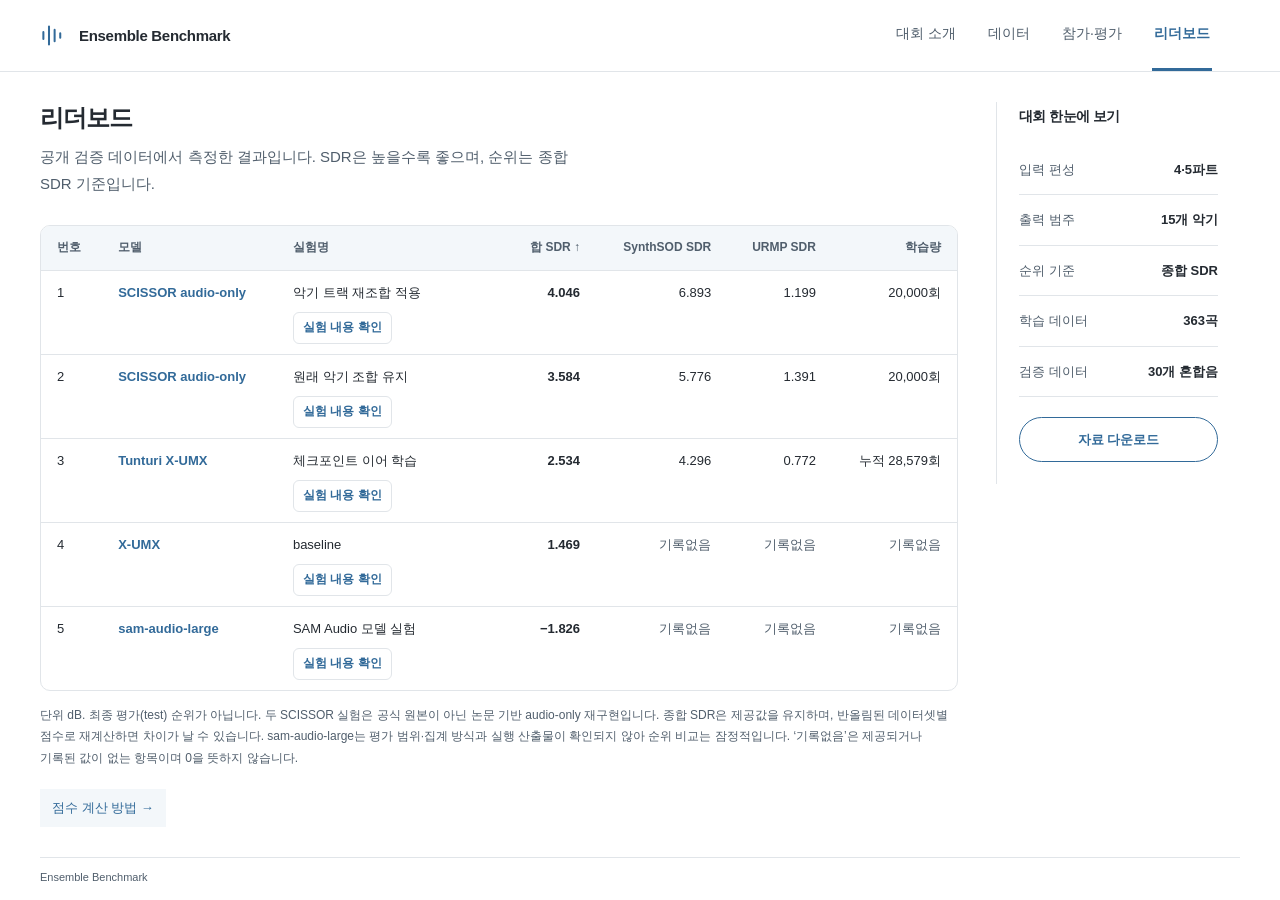
==== commit b50e7bca: "Make each leaderboard experiment easy to inspect Show a concise experiment name and a per-row disclo" ====
--- a/leaderboard.html
+++ b/leaderboard.html
@@ -1 +1 @@
-<!doctype html><html lang="ko"><head><meta charset="utf-8"><meta name="viewport" content="width=device-width,initial-scale=1"><title>리더보드 · Ensemble Benchmark</title><link rel="stylesheet" href="styles.css"><link rel="icon" type="image/svg+xml" href="assets/favicon.svg"></head><body class="tabbed"><a class="skip" href="#main">본문으로 건너뛰기</a><header class="masthead"><a class="brand" href="index.html"><svg viewBox="0 0 24 24" fill="none" aria-hidden="true"><path d="M3 9v6m5-11v16m5-13v10m5-7v4" stroke="currentColor" stroke-width="1.8" stroke-linecap="round"/></svg><b>Ensemble Benchmark</b></a><nav class="tabs" aria-label="대회 메뉴"><a href="index.html" data-page="overview">대회 소개</a><a href="data.html" data-page="data">데이터</a><a href="participate.html" data-page="participate">참가·평가</a><a href="leaderboard.html" data-page="leaderboard" aria-current="page">리더보드</a></nav></header><div class="shell"><div class="workspace"><main class="content" id="main"><section class="chapter" id="leaderboard" data-panel="leaderboard"><header class="page-head"><p class="eyebrow">LEADERBOARD</p><h1>리더보드</h1><p>공개 검증 데이터에서 측정한 결과입니다. SDR은 높을수록 좋으며, 순위는 종합 SDR 기준입니다.</p></header><div class="panel table-scroll" role="region" tabindex="0" aria-label="모델별 SDR 점수와 학습 내용 · 작은 화면에서는 좌우 스크롤"><table class="board"><caption class="sr-only">모델별 SDR 점수와 학습 내용</caption><thead><tr><th scope="col">순위</th><th scope="col">모델·실험 버전</th><th scope="col" aria-sort="descending">종합 SDR ↑</th><th scope="col">SynthSOD SDR</th><th scope="col">URMP SDR</th><th scope="col">학습량</th><th scope="col" style="text-align:left">실험 내용</th></tr></thead><tbody><tr><td>1</td><td><span class="board-model">SCISSOR audio-only · 재조합 추가</span></td><td class="primary-score">4.046</td><td>6.893</td><td>1.199</td><td>20,000회</td><td style="white-space:normal;text-align:left;min-width:250px">기존 개선판과 동일 설정에서 배치 내 악기별 트랙 재조합만 추가; 처음부터 학습</td></tr><tr><td>2</td><td><span class="board-model">SCISSOR audio-only · 개선판</span></td><td class="primary-score">3.584</td><td>5.776</td><td>1.391</td><td>20,000회</td><td style="white-space:normal;text-align:left;min-width:250px">재조합 없이 원래 악기 조합 유지; 논문 기반 손실·cosine 학습률·EMA, 4초·배치 12</td></tr><tr><td>3</td><td><span class="board-model">Tunturi X-UMX · 추가 학습</span></td><td class="primary-score">2.534</td><td>4.296</td><td>0.772</td><td>누적 28,579회 · 추가 약 12시간</td><td style="white-space:normal;text-align:left;min-width:250px">7,536회 체크포인트 계승, 데이터·구조 유지; 학습률 감소·조기 종료 정책 변경</td></tr><tr><td>4</td><td><span class="board-model">X-UMX baseline</span></td><td class="primary-score">1.469</td><td class="unavailable">없음</td><td class="unavailable">없음</td><td class="unavailable">없음</td><td style="white-space:normal;text-align:left;min-width:250px">기존 베이스라인</td></tr><tr><td>—</td><td><span class="board-model">sam-audio-large</span></td><td class="primary-score">−1.826</td><td class="unavailable">없음</td><td class="unavailable">없음</td><td class="unavailable">없음</td><td style="white-space:normal;text-align:left;min-width:250px">평가 범위·집계 방식 미확인; 순위 제외</td></tr></tbody></table></div><p class="note">단위 dB. 최종 평가(test) 순위가 아닙니다. 두 SCISSOR 실험은 공식 원본이 아닌 논문 기반 audio-only 재구현입니다. 재조합은 허용된 학습 데이터 안에서만 적용하고 검증 데이터에는 적용하지 않았으며, 외부 데이터를 추가하지 않았습니다. Tunturi는 기존 체크포인트의 모델·옵티마이저·난수·혼합정밀도 상태를 이어받고 학습률 스케줄을 초기화했으며 12시간 예산 도달로 종료했습니다. 종합 SDR은 제공값을 유지하며, 반올림된 데이터셋별 점수로 재계산하면 차이가 날 수 있습니다. X-UMX baseline은 검증 30개 혼합음(SynthSOD 24 · URMP 6)을 채점했습니다. sam-audio-large는 평가 범위·집계 방식과 실행 산출물이 확인되지 않아 순위에서 제외했습니다. ‘없음’은 제공되거나 기록된 값이 없는 항목이며 0을 뜻하지 않습니다.</p><div class="links"><a class="text-link" href="participate.html#scoring">점수 계산 방법 →</a></div></section></main><aside class="summary"><h2>대회 한눈에 보기</h2><dl><div><dt>입력 편성</dt><dd>4·5파트</dd></div><div><dt>출력 범주</dt><dd>15개 악기</dd></div><div><dt>순위 기준</dt><dd>종합 SDR</dd></div><div><dt>학습 데이터</dt><dd>363곡</dd></div><div><dt>검증 데이터</dt><dd>30개 혼합음</dd></div></dl><a class="primary" href="participate.html#baseline">자료 다운로드</a></aside></div><footer class="footer"><span>Ensemble Benchmark</span></footer></div></body></html>+<!doctype html><html lang="ko"><head><meta charset="utf-8"><meta name="viewport" content="width=device-width,initial-scale=1"><title>리더보드 · Ensemble Benchmark</title><link rel="stylesheet" href="styles.css"><link rel="icon" type="image/svg+xml" href="assets/favicon.svg"></head><body class="tabbed"><a class="skip" href="#main">본문으로 건너뛰기</a><header class="masthead"><a class="brand" href="index.html"><svg viewBox="0 0 24 24" fill="none" aria-hidden="true"><path d="M3 9v6m5-11v16m5-13v10m5-7v4" stroke="currentColor" stroke-width="1.8" stroke-linecap="round"/></svg><b>Ensemble Benchmark</b></a><nav class="tabs" aria-label="대회 메뉴"><a href="index.html" data-page="overview">대회 소개</a><a href="data.html" data-page="data">데이터</a><a href="participate.html" data-page="participate">참가·평가</a><a href="leaderboard.html" data-page="leaderboard" aria-current="page">리더보드</a></nav></header><div class="shell"><div class="workspace"><main class="content" id="main"><section class="chapter" id="leaderboard" data-panel="leaderboard"><header class="page-head"><p class="eyebrow">LEADERBOARD</p><h1>리더보드</h1><p>공개 검증 데이터에서 측정한 결과입니다. SDR은 높을수록 좋으며, 순위는 종합 SDR 기준입니다.</p></header><div class="panel table-scroll" role="region" tabindex="0" aria-label="모델별 SDR 점수와 실험 내용 · 작은 화면에서는 좌우 스크롤"><table class="board"><caption class="sr-only">모델별 SDR 점수와 실험 내용</caption><thead><tr><th scope="col">번호</th><th scope="col">모델</th><th scope="col">실험명</th><th scope="col" aria-sort="descending">합 SDR ↑</th><th scope="col">SynthSOD SDR</th><th scope="col">URMP SDR</th><th scope="col">학습량</th></tr></thead><tbody><tr><td>1</td><td><span class="board-model">SCISSOR audio-only</span></td><td style="white-space:normal;min-width:210px">악기 트랙 재조합 적용<details style="margin:8px 0 0;padding:0;border:0"><summary style="display:inline-block;cursor:pointer;padding:4px 9px;border:1px solid var(--line);border-radius:6px;color:var(--accent);font-size:12px">실험 내용 확인 <span class="sr-only">(SCISSOR audio-only · 악기 트랙 재조합 적용)</span></summary><p style="margin:8px 0 0;min-width:200px;text-align:left;font-size:12px">개선판과 동일한 설정에서 배치 내 악기별 트랙을 재조합해 처음부터 학습했습니다. 허용된 학습 데이터 안에서만 수행하며 검증에는 적용하지 않았습니다.</p></details></td><td class="primary-score">4.046</td><td>6.893</td><td>1.199</td><td>20,000회</td></tr><tr><td>2</td><td><span class="board-model">SCISSOR audio-only</span></td><td style="white-space:normal;min-width:210px">원래 악기 조합 유지<details style="margin:8px 0 0;padding:0;border:0"><summary style="display:inline-block;cursor:pointer;padding:4px 9px;border:1px solid var(--line);border-radius:6px;color:var(--accent);font-size:12px">실험 내용 확인 <span class="sr-only">(SCISSOR audio-only · 원래 악기 조합 유지)</span></summary><p style="margin:8px 0 0;min-width:200px;text-align:left;font-size:12px">재조합 없이 원래 악기 조합을 유지했습니다. 논문 기반 손실·cosine 학습률·EMA, 4초 구간과 배치 12를 사용했습니다.</p></details></td><td class="primary-score">3.584</td><td>5.776</td><td>1.391</td><td>20,000회</td></tr><tr><td>3</td><td><span class="board-model">Tunturi X-UMX</span></td><td style="white-space:normal;min-width:210px">체크포인트 이어 학습<details style="margin:8px 0 0;padding:0;border:0"><summary style="display:inline-block;cursor:pointer;padding:4px 9px;border:1px solid var(--line);border-radius:6px;color:var(--accent);font-size:12px">실험 내용 확인 <span class="sr-only">(Tunturi X-UMX · 체크포인트 이어 학습)</span></summary><p style="margin:8px 0 0;min-width:200px;text-align:left;font-size:12px">7,536회 체크포인트의 모델·옵티마이저·난수·혼합정밀도 상태를 계승했습니다. 데이터·모델 구조는 유지하고 학습률 스케줄을 초기화했으며 학습률 감소와 조기 종료 정책을 변경했습니다. 추가 12시간 예산에 도달해 종료했습니다.</p></details></td><td class="primary-score">2.534</td><td>4.296</td><td>0.772</td><td>누적 28,579회</td></tr><tr><td>4</td><td><span class="board-model">X-UMX</span></td><td style="white-space:normal;min-width:210px">baseline<details style="margin:8px 0 0;padding:0;border:0"><summary style="display:inline-block;cursor:pointer;padding:4px 9px;border:1px solid var(--line);border-radius:6px;color:var(--accent);font-size:12px">실험 내용 확인 <span class="sr-only">(X-UMX · baseline)</span></summary><p style="margin:8px 0 0;min-width:200px;text-align:left;font-size:12px">검증 30개 혼합음(SynthSOD 24 · URMP 6)을 채점한 기존 baseline입니다. 6초 구간과 배치 16으로 학습했습니다.</p></details></td><td class="primary-score">1.469</td><td class="unavailable">기록없음</td><td class="unavailable">기록없음</td><td class="unavailable">기록없음</td></tr><tr><td>5</td><td><span class="board-model">sam-audio-large</span></td><td style="white-space:normal;min-width:210px">SAM Audio 모델 실험<details style="margin:8px 0 0;padding:0;border:0"><summary style="display:inline-block;cursor:pointer;padding:4px 9px;border:1px solid var(--line);border-radius:6px;color:var(--accent);font-size:12px">실험 내용 확인 <span class="sr-only">(sam-audio-large · SAM Audio 모델 실험)</span></summary><p style="margin:8px 0 0;min-width:200px;text-align:left;font-size:12px">제공된 SDR이 음수로, 정답 신호에 비해 왜곡과 간섭이 큰 결과를 뜻합니다. 평가 범위·집계 방식과 실행 산출물은 확인되지 않아 다른 결과와 비교할 때 주의가 필요합니다.</p></details></td><td class="primary-score">−1.826</td><td class="unavailable">기록없음</td><td class="unavailable">기록없음</td><td class="unavailable">기록없음</td></tr></tbody></table></div><p class="note">단위 dB. 최종 평가(test) 순위가 아닙니다. 두 SCISSOR 실험은 공식 원본이 아닌 논문 기반 audio-only 재구현입니다. 종합 SDR은 제공값을 유지하며, 반올림된 데이터셋별 점수로 재계산하면 차이가 날 수 있습니다. sam-audio-large는 평가 범위·집계 방식과 실행 산출물이 확인되지 않아 순위 비교는 잠정적입니다. ‘기록없음’은 제공되거나 기록된 값이 없는 항목이며 0을 뜻하지 않습니다.</p><div class="links"><a class="text-link" href="participate.html#scoring">점수 계산 방법 →</a></div></section></main><aside class="summary"><h2>대회 한눈에 보기</h2><dl><div><dt>입력 편성</dt><dd>4·5파트</dd></div><div><dt>출력 범주</dt><dd>15개 악기</dd></div><div><dt>순위 기준</dt><dd>종합 SDR</dd></div><div><dt>학습 데이터</dt><dd>363곡</dd></div><div><dt>검증 데이터</dt><dd>30개 혼합음</dd></div></dl><a class="primary" href="participate.html#baseline">자료 다운로드</a></aside></div><footer class="footer"><span>Ensemble Benchmark</span></footer></div></body></html>
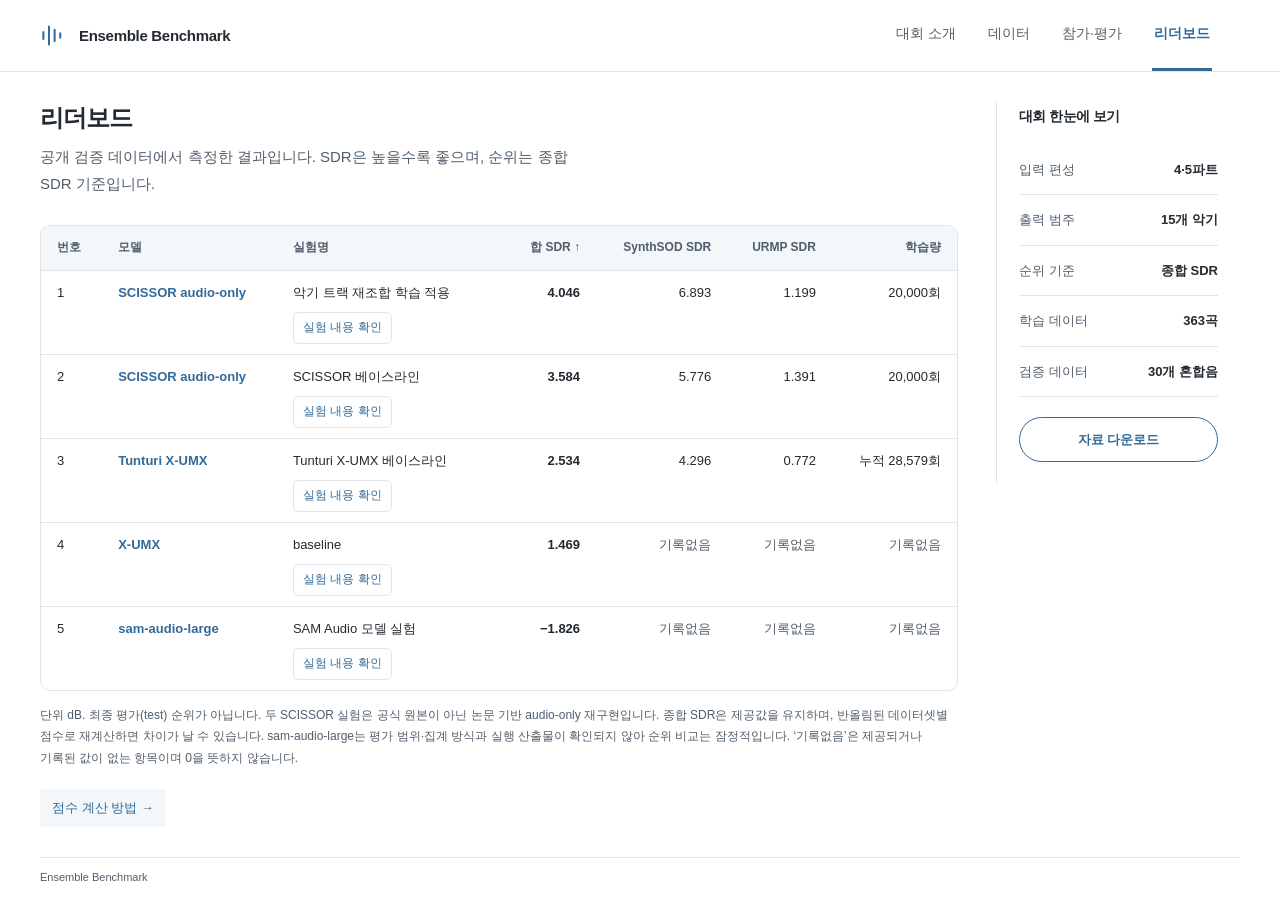
==== commit f68b0301: "Let readers inspect each experiment in a focused dialog Use the requested baseline labels and show e" ====
--- a/leaderboard.html
+++ b/leaderboard.html
@@ -1 +1 @@
-<!doctype html><html lang="ko"><head><meta charset="utf-8"><meta name="viewport" content="width=device-width,initial-scale=1"><title>리더보드 · Ensemble Benchmark</title><link rel="stylesheet" href="styles.css"><link rel="icon" type="image/svg+xml" href="assets/favicon.svg"></head><body class="tabbed"><a class="skip" href="#main">본문으로 건너뛰기</a><header class="masthead"><a class="brand" href="index.html"><svg viewBox="0 0 24 24" fill="none" aria-hidden="true"><path d="M3 9v6m5-11v16m5-13v10m5-7v4" stroke="currentColor" stroke-width="1.8" stroke-linecap="round"/></svg><b>Ensemble Benchmark</b></a><nav class="tabs" aria-label="대회 메뉴"><a href="index.html" data-page="overview">대회 소개</a><a href="data.html" data-page="data">데이터</a><a href="participate.html" data-page="participate">참가·평가</a><a href="leaderboard.html" data-page="leaderboard" aria-current="page">리더보드</a></nav></header><div class="shell"><div class="workspace"><main class="content" id="main"><section class="chapter" id="leaderboard" data-panel="leaderboard"><header class="page-head"><p class="eyebrow">LEADERBOARD</p><h1>리더보드</h1><p>공개 검증 데이터에서 측정한 결과입니다. SDR은 높을수록 좋으며, 순위는 종합 SDR 기준입니다.</p></header><div class="panel table-scroll" role="region" tabindex="0" aria-label="모델별 SDR 점수와 실험 내용 · 작은 화면에서는 좌우 스크롤"><table class="board"><caption class="sr-only">모델별 SDR 점수와 실험 내용</caption><thead><tr><th scope="col">번호</th><th scope="col">모델</th><th scope="col">실험명</th><th scope="col" aria-sort="descending">합 SDR ↑</th><th scope="col">SynthSOD SDR</th><th scope="col">URMP SDR</th><th scope="col">학습량</th></tr></thead><tbody><tr><td>1</td><td><span class="board-model">SCISSOR audio-only</span></td><td style="white-space:normal;min-width:210px">악기 트랙 재조합 적용<details style="margin:8px 0 0;padding:0;border:0"><summary style="display:inline-block;cursor:pointer;padding:4px 9px;border:1px solid var(--line);border-radius:6px;color:var(--accent);font-size:12px">실험 내용 확인 <span class="sr-only">(SCISSOR audio-only · 악기 트랙 재조합 적용)</span></summary><p style="margin:8px 0 0;min-width:200px;text-align:left;font-size:12px">개선판과 동일한 설정에서 배치 내 악기별 트랙을 재조합해 처음부터 학습했습니다. 허용된 학습 데이터 안에서만 수행하며 검증에는 적용하지 않았습니다.</p></details></td><td class="primary-score">4.046</td><td>6.893</td><td>1.199</td><td>20,000회</td></tr><tr><td>2</td><td><span class="board-model">SCISSOR audio-only</span></td><td style="white-space:normal;min-width:210px">원래 악기 조합 유지<details style="margin:8px 0 0;padding:0;border:0"><summary style="display:inline-block;cursor:pointer;padding:4px 9px;border:1px solid var(--line);border-radius:6px;color:var(--accent);font-size:12px">실험 내용 확인 <span class="sr-only">(SCISSOR audio-only · 원래 악기 조합 유지)</span></summary><p style="margin:8px 0 0;min-width:200px;text-align:left;font-size:12px">재조합 없이 원래 악기 조합을 유지했습니다. 논문 기반 손실·cosine 학습률·EMA, 4초 구간과 배치 12를 사용했습니다.</p></details></td><td class="primary-score">3.584</td><td>5.776</td><td>1.391</td><td>20,000회</td></tr><tr><td>3</td><td><span class="board-model">Tunturi X-UMX</span></td><td style="white-space:normal;min-width:210px">체크포인트 이어 학습<details style="margin:8px 0 0;padding:0;border:0"><summary style="display:inline-block;cursor:pointer;padding:4px 9px;border:1px solid var(--line);border-radius:6px;color:var(--accent);font-size:12px">실험 내용 확인 <span class="sr-only">(Tunturi X-UMX · 체크포인트 이어 학습)</span></summary><p style="margin:8px 0 0;min-width:200px;text-align:left;font-size:12px">7,536회 체크포인트의 모델·옵티마이저·난수·혼합정밀도 상태를 계승했습니다. 데이터·모델 구조는 유지하고 학습률 스케줄을 초기화했으며 학습률 감소와 조기 종료 정책을 변경했습니다. 추가 12시간 예산에 도달해 종료했습니다.</p></details></td><td class="primary-score">2.534</td><td>4.296</td><td>0.772</td><td>누적 28,579회</td></tr><tr><td>4</td><td><span class="board-model">X-UMX</span></td><td style="white-space:normal;min-width:210px">baseline<details style="margin:8px 0 0;padding:0;border:0"><summary style="display:inline-block;cursor:pointer;padding:4px 9px;border:1px solid var(--line);border-radius:6px;color:var(--accent);font-size:12px">실험 내용 확인 <span class="sr-only">(X-UMX · baseline)</span></summary><p style="margin:8px 0 0;min-width:200px;text-align:left;font-size:12px">검증 30개 혼합음(SynthSOD 24 · URMP 6)을 채점한 기존 baseline입니다. 6초 구간과 배치 16으로 학습했습니다.</p></details></td><td class="primary-score">1.469</td><td class="unavailable">기록없음</td><td class="unavailable">기록없음</td><td class="unavailable">기록없음</td></tr><tr><td>5</td><td><span class="board-model">sam-audio-large</span></td><td style="white-space:normal;min-width:210px">SAM Audio 모델 실험<details style="margin:8px 0 0;padding:0;border:0"><summary style="display:inline-block;cursor:pointer;padding:4px 9px;border:1px solid var(--line);border-radius:6px;color:var(--accent);font-size:12px">실험 내용 확인 <span class="sr-only">(sam-audio-large · SAM Audio 모델 실험)</span></summary><p style="margin:8px 0 0;min-width:200px;text-align:left;font-size:12px">제공된 SDR이 음수로, 정답 신호에 비해 왜곡과 간섭이 큰 결과를 뜻합니다. 평가 범위·집계 방식과 실행 산출물은 확인되지 않아 다른 결과와 비교할 때 주의가 필요합니다.</p></details></td><td class="primary-score">−1.826</td><td class="unavailable">기록없음</td><td class="unavailable">기록없음</td><td class="unavailable">기록없음</td></tr></tbody></table></div><p class="note">단위 dB. 최종 평가(test) 순위가 아닙니다. 두 SCISSOR 실험은 공식 원본이 아닌 논문 기반 audio-only 재구현입니다. 종합 SDR은 제공값을 유지하며, 반올림된 데이터셋별 점수로 재계산하면 차이가 날 수 있습니다. sam-audio-large는 평가 범위·집계 방식과 실행 산출물이 확인되지 않아 순위 비교는 잠정적입니다. ‘기록없음’은 제공되거나 기록된 값이 없는 항목이며 0을 뜻하지 않습니다.</p><div class="links"><a class="text-link" href="participate.html#scoring">점수 계산 방법 →</a></div></section></main><aside class="summary"><h2>대회 한눈에 보기</h2><dl><div><dt>입력 편성</dt><dd>4·5파트</dd></div><div><dt>출력 범주</dt><dd>15개 악기</dd></div><div><dt>순위 기준</dt><dd>종합 SDR</dd></div><div><dt>학습 데이터</dt><dd>363곡</dd></div><div><dt>검증 데이터</dt><dd>30개 혼합음</dd></div></dl><a class="primary" href="participate.html#baseline">자료 다운로드</a></aside></div><footer class="footer"><span>Ensemble Benchmark</span></footer></div></body></html>+<!doctype html><html lang="ko"><head><meta charset="utf-8"><meta name="viewport" content="width=device-width,initial-scale=1"><title>리더보드 · Ensemble Benchmark</title><link rel="stylesheet" href="styles.css"><link rel="icon" type="image/svg+xml" href="assets/favicon.svg"></head><body class="tabbed"><a class="skip" href="#main">본문으로 건너뛰기</a><header class="masthead"><a class="brand" href="index.html"><svg viewBox="0 0 24 24" fill="none" aria-hidden="true"><path d="M3 9v6m5-11v16m5-13v10m5-7v4" stroke="currentColor" stroke-width="1.8" stroke-linecap="round"/></svg><b>Ensemble Benchmark</b></a><nav class="tabs" aria-label="대회 메뉴"><a href="index.html" data-page="overview">대회 소개</a><a href="data.html" data-page="data">데이터</a><a href="participate.html" data-page="participate">참가·평가</a><a href="leaderboard.html" data-page="leaderboard" aria-current="page">리더보드</a></nav></header><div class="shell"><div class="workspace"><main class="content" id="main"><section class="chapter" id="leaderboard" data-panel="leaderboard"><header class="page-head"><p class="eyebrow">LEADERBOARD</p><h1>리더보드</h1><p>공개 검증 데이터에서 측정한 결과입니다. SDR은 높을수록 좋으며, 순위는 종합 SDR 기준입니다.</p></header><div class="panel table-scroll" role="region" tabindex="0" aria-label="모델별 SDR 점수와 실험 내용 · 작은 화면에서는 좌우 스크롤"><table class="board"><caption class="sr-only">모델별 SDR 점수와 실험 내용</caption><thead><tr><th scope="col">번호</th><th scope="col">모델</th><th scope="col">실험명</th><th scope="col" aria-sort="descending">합 SDR ↑</th><th scope="col">SynthSOD SDR</th><th scope="col">URMP SDR</th><th scope="col">학습량</th></tr></thead><tbody><tr><td>1</td><td><span class="board-model">SCISSOR audio-only</span></td><td style="white-space:normal;min-width:210px">악기 트랙 재조합 학습 적용<button type="button" aria-label="SCISSOR audio-only · 악기 트랙 재조합 학습 적용 실험 내용 확인" onclick="this.nextElementSibling.showModal()" style="display:block;margin:8px 0 0;padding:4px 9px;border:1px solid var(--line);border-radius:6px;background:var(--paper);color:var(--accent);font-size:12px">실험 내용 확인</button><dialog aria-labelledby="experiment-title-1" style="width:min(500px,calc(100% - 32px));max-height:80vh;overflow:auto;padding:24px;border:1px solid var(--line);border-radius:10px;background:var(--paper);color:var(--ink);font:inherit;white-space:normal;text-align:left"><h2 id="experiment-title-1" style="margin:0 0 16px">SCISSOR audio-only · 악기 트랙 재조합 학습 적용</h2><p style="margin:0 0 20px;text-align:left">개선판과 동일한 설정에서 배치 내 악기별 트랙을 재조합해 처음부터 학습했습니다. 허용된 학습 데이터 안에서만 수행하며 검증에는 적용하지 않았습니다.</p><form method="dialog"><button type="submit" style="padding:8px 14px;border:1px solid var(--line);border-radius:6px;background:var(--soft);color:var(--ink)">닫기</button></form></dialog></td><td class="primary-score">4.046</td><td>6.893</td><td>1.199</td><td>20,000회</td></tr><tr><td>2</td><td><span class="board-model">SCISSOR audio-only</span></td><td style="white-space:normal;min-width:210px">SCISSOR 베이스라인<button type="button" aria-label="SCISSOR audio-only · SCISSOR 베이스라인 실험 내용 확인" onclick="this.nextElementSibling.showModal()" style="display:block;margin:8px 0 0;padding:4px 9px;border:1px solid var(--line);border-radius:6px;background:var(--paper);color:var(--accent);font-size:12px">실험 내용 확인</button><dialog aria-labelledby="experiment-title-2" style="width:min(500px,calc(100% - 32px));max-height:80vh;overflow:auto;padding:24px;border:1px solid var(--line);border-radius:10px;background:var(--paper);color:var(--ink);font:inherit;white-space:normal;text-align:left"><h2 id="experiment-title-2" style="margin:0 0 16px">SCISSOR audio-only · SCISSOR 베이스라인</h2><p style="margin:0 0 20px;text-align:left">재조합 없이 원래 악기 조합을 유지했습니다. 논문 기반 손실·cosine 학습률·EMA, 4초 구간과 배치 12를 사용했습니다.</p><form method="dialog"><button type="submit" style="padding:8px 14px;border:1px solid var(--line);border-radius:6px;background:var(--soft);color:var(--ink)">닫기</button></form></dialog></td><td class="primary-score">3.584</td><td>5.776</td><td>1.391</td><td>20,000회</td></tr><tr><td>3</td><td><span class="board-model">Tunturi X-UMX</span></td><td style="white-space:normal;min-width:210px">Tunturi X-UMX 베이스라인<button type="button" aria-label="Tunturi X-UMX · Tunturi X-UMX 베이스라인 실험 내용 확인" onclick="this.nextElementSibling.showModal()" style="display:block;margin:8px 0 0;padding:4px 9px;border:1px solid var(--line);border-radius:6px;background:var(--paper);color:var(--accent);font-size:12px">실험 내용 확인</button><dialog aria-labelledby="experiment-title-3" style="width:min(500px,calc(100% - 32px));max-height:80vh;overflow:auto;padding:24px;border:1px solid var(--line);border-radius:10px;background:var(--paper);color:var(--ink);font:inherit;white-space:normal;text-align:left"><h2 id="experiment-title-3" style="margin:0 0 16px">Tunturi X-UMX · Tunturi X-UMX 베이스라인</h2><p style="margin:0 0 20px;text-align:left">7,536회 체크포인트의 모델·옵티마이저·난수·혼합정밀도 상태를 계승했습니다. 데이터·모델 구조는 유지하고 학습률 스케줄을 초기화했으며 학습률 감소와 조기 종료 정책을 변경했습니다. 추가 12시간 예산에 도달해 종료했습니다.</p><form method="dialog"><button type="submit" style="padding:8px 14px;border:1px solid var(--line);border-radius:6px;background:var(--soft);color:var(--ink)">닫기</button></form></dialog></td><td class="primary-score">2.534</td><td>4.296</td><td>0.772</td><td>누적 28,579회</td></tr><tr><td>4</td><td><span class="board-model">X-UMX</span></td><td style="white-space:normal;min-width:210px">baseline<button type="button" aria-label="X-UMX · baseline 실험 내용 확인" onclick="this.nextElementSibling.showModal()" style="display:block;margin:8px 0 0;padding:4px 9px;border:1px solid var(--line);border-radius:6px;background:var(--paper);color:var(--accent);font-size:12px">실험 내용 확인</button><dialog aria-labelledby="experiment-title-4" style="width:min(500px,calc(100% - 32px));max-height:80vh;overflow:auto;padding:24px;border:1px solid var(--line);border-radius:10px;background:var(--paper);color:var(--ink);font:inherit;white-space:normal;text-align:left"><h2 id="experiment-title-4" style="margin:0 0 16px">X-UMX · baseline</h2><p style="margin:0 0 20px;text-align:left">검증 30개 혼합음(SynthSOD 24 · URMP 6)을 채점한 기존 baseline입니다. 6초 구간과 배치 16으로 학습했습니다.</p><form method="dialog"><button type="submit" style="padding:8px 14px;border:1px solid var(--line);border-radius:6px;background:var(--soft);color:var(--ink)">닫기</button></form></dialog></td><td class="primary-score">1.469</td><td class="unavailable">기록없음</td><td class="unavailable">기록없음</td><td class="unavailable">기록없음</td></tr><tr><td>5</td><td><span class="board-model">sam-audio-large</span></td><td style="white-space:normal;min-width:210px">SAM Audio 모델 실험<button type="button" aria-label="sam-audio-large · SAM Audio 모델 실험 실험 내용 확인" onclick="this.nextElementSibling.showModal()" style="display:block;margin:8px 0 0;padding:4px 9px;border:1px solid var(--line);border-radius:6px;background:var(--paper);color:var(--accent);font-size:12px">실험 내용 확인</button><dialog aria-labelledby="experiment-title-5" style="width:min(500px,calc(100% - 32px));max-height:80vh;overflow:auto;padding:24px;border:1px solid var(--line);border-radius:10px;background:var(--paper);color:var(--ink);font:inherit;white-space:normal;text-align:left"><h2 id="experiment-title-5" style="margin:0 0 16px">sam-audio-large · SAM Audio 모델 실험</h2><p style="margin:0 0 20px;text-align:left">제공된 SDR이 음수로, 정답 신호에 비해 왜곡과 간섭이 큰 결과를 뜻합니다. 평가 범위·집계 방식과 실행 산출물은 확인되지 않아 다른 결과와 비교할 때 주의가 필요합니다.</p><form method="dialog"><button type="submit" style="padding:8px 14px;border:1px solid var(--line);border-radius:6px;background:var(--soft);color:var(--ink)">닫기</button></form></dialog></td><td class="primary-score">−1.826</td><td class="unavailable">기록없음</td><td class="unavailable">기록없음</td><td class="unavailable">기록없음</td></tr></tbody></table></div><p class="note">단위 dB. 최종 평가(test) 순위가 아닙니다. 두 SCISSOR 실험은 공식 원본이 아닌 논문 기반 audio-only 재구현입니다. 종합 SDR은 제공값을 유지하며, 반올림된 데이터셋별 점수로 재계산하면 차이가 날 수 있습니다. sam-audio-large는 평가 범위·집계 방식과 실행 산출물이 확인되지 않아 순위 비교는 잠정적입니다. ‘기록없음’은 제공되거나 기록된 값이 없는 항목이며 0을 뜻하지 않습니다.</p><div class="links"><a class="text-link" href="participate.html#scoring">점수 계산 방법 →</a></div></section></main><aside class="summary"><h2>대회 한눈에 보기</h2><dl><div><dt>입력 편성</dt><dd>4·5파트</dd></div><div><dt>출력 범주</dt><dd>15개 악기</dd></div><div><dt>순위 기준</dt><dd>종합 SDR</dd></div><div><dt>학습 데이터</dt><dd>363곡</dd></div><div><dt>검증 데이터</dt><dd>30개 혼합음</dd></div></dl><a class="primary" href="participate.html#baseline">자료 다운로드</a></aside></div><footer class="footer"><span>Ensemble Benchmark</span></footer></div></body></html>
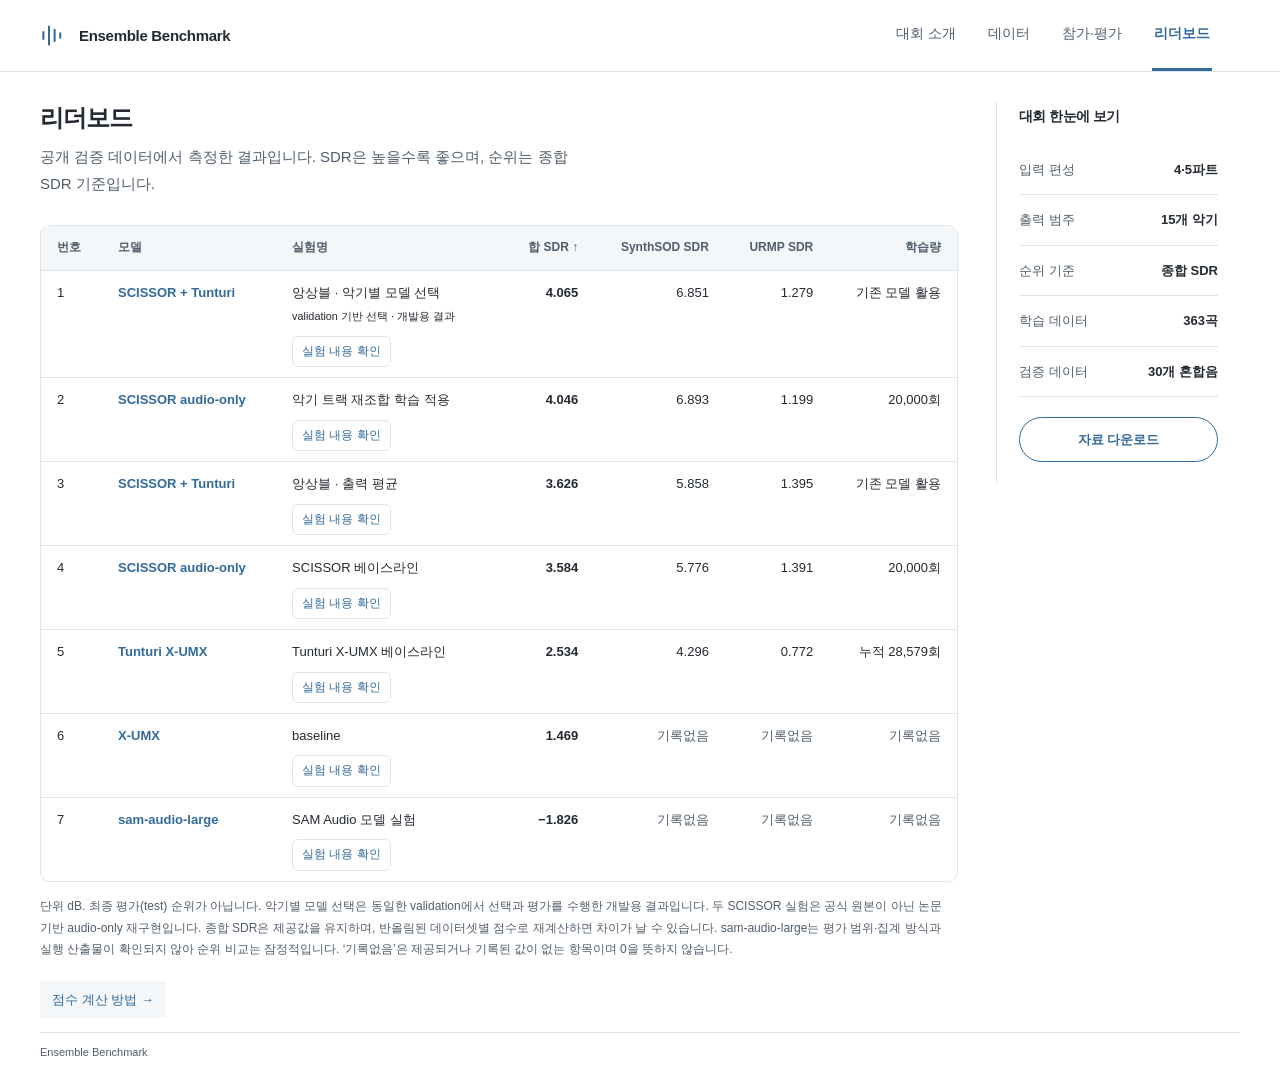
==== commit f84ec957: "Expose both SCISSOR and Tunturi combination results Distinguish validation-selected instrument model" ====
--- a/leaderboard.html
+++ b/leaderboard.html
@@ -1 +1 @@
-<!doctype html><html lang="ko"><head><meta charset="utf-8"><meta name="viewport" content="width=device-width,initial-scale=1"><title>리더보드 · Ensemble Benchmark</title><link rel="stylesheet" href="styles.css"><link rel="icon" type="image/svg+xml" href="assets/favicon.svg"></head><body class="tabbed"><a class="skip" href="#main">본문으로 건너뛰기</a><header class="masthead"><a class="brand" href="index.html"><svg viewBox="0 0 24 24" fill="none" aria-hidden="true"><path d="M3 9v6m5-11v16m5-13v10m5-7v4" stroke="currentColor" stroke-width="1.8" stroke-linecap="round"/></svg><b>Ensemble Benchmark</b></a><nav class="tabs" aria-label="대회 메뉴"><a href="index.html" data-page="overview">대회 소개</a><a href="data.html" data-page="data">데이터</a><a href="participate.html" data-page="participate">참가·평가</a><a href="leaderboard.html" data-page="leaderboard" aria-current="page">리더보드</a></nav></header><div class="shell"><div class="workspace"><main class="content" id="main"><section class="chapter" id="leaderboard" data-panel="leaderboard"><header class="page-head"><p class="eyebrow">LEADERBOARD</p><h1>리더보드</h1><p>공개 검증 데이터에서 측정한 결과입니다. SDR은 높을수록 좋으며, 순위는 종합 SDR 기준입니다.</p></header><div class="panel table-scroll" role="region" tabindex="0" aria-label="모델별 SDR 점수와 실험 내용 · 작은 화면에서는 좌우 스크롤"><table class="board"><caption class="sr-only">모델별 SDR 점수와 실험 내용</caption><thead><tr><th scope="col">번호</th><th scope="col">모델</th><th scope="col">실험명</th><th scope="col" aria-sort="descending">합 SDR ↑</th><th scope="col">SynthSOD SDR</th><th scope="col">URMP SDR</th><th scope="col">학습량</th></tr></thead><tbody><tr><td>1</td><td><span class="board-model">SCISSOR audio-only</span></td><td style="white-space:normal;min-width:210px">악기 트랙 재조합 학습 적용<button type="button" aria-label="SCISSOR audio-only · 악기 트랙 재조합 학습 적용 실험 내용 확인" onclick="this.nextElementSibling.showModal()" style="display:block;margin:8px 0 0;padding:4px 9px;border:1px solid var(--line);border-radius:6px;background:var(--paper);color:var(--accent);font-size:12px">실험 내용 확인</button><dialog aria-labelledby="experiment-title-1" style="width:min(500px,calc(100% - 32px));max-height:80vh;overflow:auto;padding:24px;border:1px solid var(--line);border-radius:10px;background:var(--paper);color:var(--ink);font:inherit;white-space:normal;text-align:left"><h2 id="experiment-title-1" style="margin:0 0 16px">SCISSOR audio-only · 악기 트랙 재조합 학습 적용</h2><p style="margin:0 0 20px;text-align:left">개선판과 동일한 설정에서 배치 내 악기별 트랙을 재조합해 처음부터 학습했습니다. 허용된 학습 데이터 안에서만 수행하며 검증에는 적용하지 않았습니다.</p><form method="dialog"><button type="submit" style="padding:8px 14px;border:1px solid var(--line);border-radius:6px;background:var(--soft);color:var(--ink)">닫기</button></form></dialog></td><td class="primary-score">4.046</td><td>6.893</td><td>1.199</td><td>20,000회</td></tr><tr><td>2</td><td><span class="board-model">SCISSOR audio-only</span></td><td style="white-space:normal;min-width:210px">SCISSOR 베이스라인<button type="button" aria-label="SCISSOR audio-only · SCISSOR 베이스라인 실험 내용 확인" onclick="this.nextElementSibling.showModal()" style="display:block;margin:8px 0 0;padding:4px 9px;border:1px solid var(--line);border-radius:6px;background:var(--paper);color:var(--accent);font-size:12px">실험 내용 확인</button><dialog aria-labelledby="experiment-title-2" style="width:min(500px,calc(100% - 32px));max-height:80vh;overflow:auto;padding:24px;border:1px solid var(--line);border-radius:10px;background:var(--paper);color:var(--ink);font:inherit;white-space:normal;text-align:left"><h2 id="experiment-title-2" style="margin:0 0 16px">SCISSOR audio-only · SCISSOR 베이스라인</h2><p style="margin:0 0 20px;text-align:left">재조합 없이 원래 악기 조합을 유지했습니다. 논문 기반 손실·cosine 학습률·EMA, 4초 구간과 배치 12를 사용했습니다.</p><form method="dialog"><button type="submit" style="padding:8px 14px;border:1px solid var(--line);border-radius:6px;background:var(--soft);color:var(--ink)">닫기</button></form></dialog></td><td class="primary-score">3.584</td><td>5.776</td><td>1.391</td><td>20,000회</td></tr><tr><td>3</td><td><span class="board-model">Tunturi X-UMX</span></td><td style="white-space:normal;min-width:210px">Tunturi X-UMX 베이스라인<button type="button" aria-label="Tunturi X-UMX · Tunturi X-UMX 베이스라인 실험 내용 확인" onclick="this.nextElementSibling.showModal()" style="display:block;margin:8px 0 0;padding:4px 9px;border:1px solid var(--line);border-radius:6px;background:var(--paper);color:var(--accent);font-size:12px">실험 내용 확인</button><dialog aria-labelledby="experiment-title-3" style="width:min(500px,calc(100% - 32px));max-height:80vh;overflow:auto;padding:24px;border:1px solid var(--line);border-radius:10px;background:var(--paper);color:var(--ink);font:inherit;white-space:normal;text-align:left"><h2 id="experiment-title-3" style="margin:0 0 16px">Tunturi X-UMX · Tunturi X-UMX 베이스라인</h2><p style="margin:0 0 20px;text-align:left">7,536회 체크포인트의 모델·옵티마이저·난수·혼합정밀도 상태를 계승했습니다. 데이터·모델 구조는 유지하고 학습률 스케줄을 초기화했으며 학습률 감소와 조기 종료 정책을 변경했습니다. 추가 12시간 예산에 도달해 종료했습니다.</p><form method="dialog"><button type="submit" style="padding:8px 14px;border:1px solid var(--line);border-radius:6px;background:var(--soft);color:var(--ink)">닫기</button></form></dialog></td><td class="primary-score">2.534</td><td>4.296</td><td>0.772</td><td>누적 28,579회</td></tr><tr><td>4</td><td><span class="board-model">X-UMX</span></td><td style="white-space:normal;min-width:210px">baseline<button type="button" aria-label="X-UMX · baseline 실험 내용 확인" onclick="this.nextElementSibling.showModal()" style="display:block;margin:8px 0 0;padding:4px 9px;border:1px solid var(--line);border-radius:6px;background:var(--paper);color:var(--accent);font-size:12px">실험 내용 확인</button><dialog aria-labelledby="experiment-title-4" style="width:min(500px,calc(100% - 32px));max-height:80vh;overflow:auto;padding:24px;border:1px solid var(--line);border-radius:10px;background:var(--paper);color:var(--ink);font:inherit;white-space:normal;text-align:left"><h2 id="experiment-title-4" style="margin:0 0 16px">X-UMX · baseline</h2><p style="margin:0 0 20px;text-align:left">검증 30개 혼합음(SynthSOD 24 · URMP 6)을 채점한 기존 baseline입니다. 6초 구간과 배치 16으로 학습했습니다.</p><form method="dialog"><button type="submit" style="padding:8px 14px;border:1px solid var(--line);border-radius:6px;background:var(--soft);color:var(--ink)">닫기</button></form></dialog></td><td class="primary-score">1.469</td><td class="unavailable">기록없음</td><td class="unavailable">기록없음</td><td class="unavailable">기록없음</td></tr><tr><td>5</td><td><span class="board-model">sam-audio-large</span></td><td style="white-space:normal;min-width:210px">SAM Audio 모델 실험<button type="button" aria-label="sam-audio-large · SAM Audio 모델 실험 실험 내용 확인" onclick="this.nextElementSibling.showModal()" style="display:block;margin:8px 0 0;padding:4px 9px;border:1px solid var(--line);border-radius:6px;background:var(--paper);color:var(--accent);font-size:12px">실험 내용 확인</button><dialog aria-labelledby="experiment-title-5" style="width:min(500px,calc(100% - 32px));max-height:80vh;overflow:auto;padding:24px;border:1px solid var(--line);border-radius:10px;background:var(--paper);color:var(--ink);font:inherit;white-space:normal;text-align:left"><h2 id="experiment-title-5" style="margin:0 0 16px">sam-audio-large · SAM Audio 모델 실험</h2><p style="margin:0 0 20px;text-align:left">제공된 SDR이 음수로, 정답 신호에 비해 왜곡과 간섭이 큰 결과를 뜻합니다. 평가 범위·집계 방식과 실행 산출물은 확인되지 않아 다른 결과와 비교할 때 주의가 필요합니다.</p><form method="dialog"><button type="submit" style="padding:8px 14px;border:1px solid var(--line);border-radius:6px;background:var(--soft);color:var(--ink)">닫기</button></form></dialog></td><td class="primary-score">−1.826</td><td class="unavailable">기록없음</td><td class="unavailable">기록없음</td><td class="unavailable">기록없음</td></tr></tbody></table></div><p class="note">단위 dB. 최종 평가(test) 순위가 아닙니다. 두 SCISSOR 실험은 공식 원본이 아닌 논문 기반 audio-only 재구현입니다. 종합 SDR은 제공값을 유지하며, 반올림된 데이터셋별 점수로 재계산하면 차이가 날 수 있습니다. sam-audio-large는 평가 범위·집계 방식과 실행 산출물이 확인되지 않아 순위 비교는 잠정적입니다. ‘기록없음’은 제공되거나 기록된 값이 없는 항목이며 0을 뜻하지 않습니다.</p><div class="links"><a class="text-link" href="participate.html#scoring">점수 계산 방법 →</a></div></section></main><aside class="summary"><h2>대회 한눈에 보기</h2><dl><div><dt>입력 편성</dt><dd>4·5파트</dd></div><div><dt>출력 범주</dt><dd>15개 악기</dd></div><div><dt>순위 기준</dt><dd>종합 SDR</dd></div><div><dt>학습 데이터</dt><dd>363곡</dd></div><div><dt>검증 데이터</dt><dd>30개 혼합음</dd></div></dl><a class="primary" href="participate.html#baseline">자료 다운로드</a></aside></div><footer class="footer"><span>Ensemble Benchmark</span></footer></div></body></html>+<!doctype html><html lang="ko"><head><meta charset="utf-8"><meta name="viewport" content="width=device-width,initial-scale=1"><title>리더보드 · Ensemble Benchmark</title><link rel="stylesheet" href="styles.css"><link rel="icon" type="image/svg+xml" href="assets/favicon.svg"></head><body class="tabbed"><a class="skip" href="#main">본문으로 건너뛰기</a><header class="masthead"><a class="brand" href="index.html"><svg viewBox="0 0 24 24" fill="none" aria-hidden="true"><path d="M3 9v6m5-11v16m5-13v10m5-7v4" stroke="currentColor" stroke-width="1.8" stroke-linecap="round"/></svg><b>Ensemble Benchmark</b></a><nav class="tabs" aria-label="대회 메뉴"><a href="index.html" data-page="overview">대회 소개</a><a href="data.html" data-page="data">데이터</a><a href="participate.html" data-page="participate">참가·평가</a><a href="leaderboard.html" data-page="leaderboard" aria-current="page">리더보드</a></nav></header><div class="shell"><div class="workspace"><main class="content" id="main"><section class="chapter" id="leaderboard" data-panel="leaderboard"><header class="page-head"><p class="eyebrow">LEADERBOARD</p><h1>리더보드</h1><p>공개 검증 데이터에서 측정한 결과입니다. SDR은 높을수록 좋으며, 순위는 종합 SDR 기준입니다.</p></header><div class="panel table-scroll" role="region" tabindex="0" aria-label="모델별 SDR 점수와 실험 내용 · 작은 화면에서는 좌우 스크롤"><table class="board"><caption class="sr-only">모델별 SDR 점수와 실험 내용</caption><thead><tr><th scope="col">번호</th><th scope="col">모델</th><th scope="col">실험명</th><th scope="col" aria-sort="descending">합 SDR ↑</th><th scope="col">SynthSOD SDR</th><th scope="col">URMP SDR</th><th scope="col">학습량</th></tr></thead><tbody><tr><td>1</td><td><span class="board-model">SCISSOR + Tunturi</span></td><td style="white-space:normal;min-width:210px">앙상블 · 악기별 모델 선택<br><small>validation 기반 선택 · 개발용 결과</small><button type="button" aria-label="SCISSOR + Tunturi · 앙상블 · 악기별 모델 선택 실험 내용 확인" onclick="this.nextElementSibling.showModal()" style="display:block;margin:8px 0 0;padding:4px 9px;border:1px solid var(--line);border-radius:6px;background:var(--paper);color:var(--accent);font-size:12px">실험 내용 확인</button><dialog aria-labelledby="experiment-title-selection" style="width:min(500px,calc(100% - 32px));max-height:80vh;overflow:auto;padding:24px;border:1px solid var(--line);border-radius:10px;background:var(--paper);color:var(--ink);font:inherit;white-space:normal;text-align:left"><h2 id="experiment-title-selection" style="margin:0 0 16px">SCISSOR + Tunturi · 앙상블 · 악기별 모델 선택</h2><p style="margin:0 0 20px;text-align:left">악기별로 SCISSOR와 Tunturi 중 더 좋은 모델 하나를 선택합니다. 음원 평균이 아닌 모델 선택 방식입니다. 같은 validation 데이터로 모델을 선택하고 점수를 계산한 개발용 결과입니다. 독립 평가 결과와 직접 비교할 때 주의가 필요합니다.</p><form method="dialog"><button type="submit" style="padding:8px 14px;border:1px solid var(--line);border-radius:6px;background:var(--soft);color:var(--ink)">닫기</button></form></dialog></td><td class="primary-score">4.065</td><td>6.851</td><td>1.279</td><td>기존 모델 활용</td></tr><tr><td>2</td><td><span class="board-model">SCISSOR audio-only</span></td><td style="white-space:normal;min-width:210px">악기 트랙 재조합 학습 적용<button type="button" aria-label="SCISSOR audio-only · 악기 트랙 재조합 학습 적용 실험 내용 확인" onclick="this.nextElementSibling.showModal()" style="display:block;margin:8px 0 0;padding:4px 9px;border:1px solid var(--line);border-radius:6px;background:var(--paper);color:var(--accent);font-size:12px">실험 내용 확인</button><dialog aria-labelledby="experiment-title-1" style="width:min(500px,calc(100% - 32px));max-height:80vh;overflow:auto;padding:24px;border:1px solid var(--line);border-radius:10px;background:var(--paper);color:var(--ink);font:inherit;white-space:normal;text-align:left"><h2 id="experiment-title-1" style="margin:0 0 16px">SCISSOR audio-only · 악기 트랙 재조합 학습 적용</h2><p style="margin:0 0 20px;text-align:left">개선판과 동일한 설정에서 배치 내 악기별 트랙을 재조합해 처음부터 학습했습니다. 허용된 학습 데이터 안에서만 수행하며 검증에는 적용하지 않았습니다.</p><form method="dialog"><button type="submit" style="padding:8px 14px;border:1px solid var(--line);border-radius:6px;background:var(--soft);color:var(--ink)">닫기</button></form></dialog></td><td class="primary-score">4.046</td><td>6.893</td><td>1.199</td><td>20,000회</td></tr><tr><td>3</td><td><span class="board-model">SCISSOR + Tunturi</span></td><td style="white-space:normal;min-width:210px">앙상블 · 출력 평균<button type="button" aria-label="SCISSOR + Tunturi · 앙상블 · 출력 평균 실험 내용 확인" onclick="this.nextElementSibling.showModal()" style="display:block;margin:8px 0 0;padding:4px 9px;border:1px solid var(--line);border-radius:6px;background:var(--paper);color:var(--accent);font-size:12px">실험 내용 확인</button><dialog aria-labelledby="experiment-title-average" style="width:min(500px,calc(100% - 32px));max-height:80vh;overflow:auto;padding:24px;border:1px solid var(--line);border-radius:10px;background:var(--paper);color:var(--ink);font:inherit;white-space:normal;text-align:left"><h2 id="experiment-title-average" style="margin:0 0 16px">SCISSOR + Tunturi · 앙상블 · 출력 평균</h2><p style="margin:0 0 20px;text-align:left">SCISSOR와 Tunturi가 출력한 음원을 평균해 결합합니다. 두 모델의 출력을 섞는 앙상블입니다.</p><form method="dialog"><button type="submit" style="padding:8px 14px;border:1px solid var(--line);border-radius:6px;background:var(--soft);color:var(--ink)">닫기</button></form></dialog></td><td class="primary-score">3.626</td><td>5.858</td><td>1.395</td><td>기존 모델 활용</td></tr><tr><td>4</td><td><span class="board-model">SCISSOR audio-only</span></td><td style="white-space:normal;min-width:210px">SCISSOR 베이스라인<button type="button" aria-label="SCISSOR audio-only · SCISSOR 베이스라인 실험 내용 확인" onclick="this.nextElementSibling.showModal()" style="display:block;margin:8px 0 0;padding:4px 9px;border:1px solid var(--line);border-radius:6px;background:var(--paper);color:var(--accent);font-size:12px">실험 내용 확인</button><dialog aria-labelledby="experiment-title-2" style="width:min(500px,calc(100% - 32px));max-height:80vh;overflow:auto;padding:24px;border:1px solid var(--line);border-radius:10px;background:var(--paper);color:var(--ink);font:inherit;white-space:normal;text-align:left"><h2 id="experiment-title-2" style="margin:0 0 16px">SCISSOR audio-only · SCISSOR 베이스라인</h2><p style="margin:0 0 20px;text-align:left">재조합 없이 원래 악기 조합을 유지했습니다. 논문 기반 손실·cosine 학습률·EMA, 4초 구간과 배치 12를 사용했습니다.</p><form method="dialog"><button type="submit" style="padding:8px 14px;border:1px solid var(--line);border-radius:6px;background:var(--soft);color:var(--ink)">닫기</button></form></dialog></td><td class="primary-score">3.584</td><td>5.776</td><td>1.391</td><td>20,000회</td></tr><tr><td>5</td><td><span class="board-model">Tunturi X-UMX</span></td><td style="white-space:normal;min-width:210px">Tunturi X-UMX 베이스라인<button type="button" aria-label="Tunturi X-UMX · Tunturi X-UMX 베이스라인 실험 내용 확인" onclick="this.nextElementSibling.showModal()" style="display:block;margin:8px 0 0;padding:4px 9px;border:1px solid var(--line);border-radius:6px;background:var(--paper);color:var(--accent);font-size:12px">실험 내용 확인</button><dialog aria-labelledby="experiment-title-3" style="width:min(500px,calc(100% - 32px));max-height:80vh;overflow:auto;padding:24px;border:1px solid var(--line);border-radius:10px;background:var(--paper);color:var(--ink);font:inherit;white-space:normal;text-align:left"><h2 id="experiment-title-3" style="margin:0 0 16px">Tunturi X-UMX · Tunturi X-UMX 베이스라인</h2><p style="margin:0 0 20px;text-align:left">7,536회 체크포인트의 모델·옵티마이저·난수·혼합정밀도 상태를 계승했습니다. 데이터·모델 구조는 유지하고 학습률 스케줄을 초기화했으며 학습률 감소와 조기 종료 정책을 변경했습니다. 추가 12시간 예산에 도달해 종료했습니다.</p><form method="dialog"><button type="submit" style="padding:8px 14px;border:1px solid var(--line);border-radius:6px;background:var(--soft);color:var(--ink)">닫기</button></form></dialog></td><td class="primary-score">2.534</td><td>4.296</td><td>0.772</td><td>누적 28,579회</td></tr><tr><td>6</td><td><span class="board-model">X-UMX</span></td><td style="white-space:normal;min-width:210px">baseline<button type="button" aria-label="X-UMX · baseline 실험 내용 확인" onclick="this.nextElementSibling.showModal()" style="display:block;margin:8px 0 0;padding:4px 9px;border:1px solid var(--line);border-radius:6px;background:var(--paper);color:var(--accent);font-size:12px">실험 내용 확인</button><dialog aria-labelledby="experiment-title-4" style="width:min(500px,calc(100% - 32px));max-height:80vh;overflow:auto;padding:24px;border:1px solid var(--line);border-radius:10px;background:var(--paper);color:var(--ink);font:inherit;white-space:normal;text-align:left"><h2 id="experiment-title-4" style="margin:0 0 16px">X-UMX · baseline</h2><p style="margin:0 0 20px;text-align:left">검증 30개 혼합음(SynthSOD 24 · URMP 6)을 채점한 기존 baseline입니다. 6초 구간과 배치 16으로 학습했습니다.</p><form method="dialog"><button type="submit" style="padding:8px 14px;border:1px solid var(--line);border-radius:6px;background:var(--soft);color:var(--ink)">닫기</button></form></dialog></td><td class="primary-score">1.469</td><td class="unavailable">기록없음</td><td class="unavailable">기록없음</td><td class="unavailable">기록없음</td></tr><tr><td>7</td><td><span class="board-model">sam-audio-large</span></td><td style="white-space:normal;min-width:210px">SAM Audio 모델 실험<button type="button" aria-label="sam-audio-large · SAM Audio 모델 실험 실험 내용 확인" onclick="this.nextElementSibling.showModal()" style="display:block;margin:8px 0 0;padding:4px 9px;border:1px solid var(--line);border-radius:6px;background:var(--paper);color:var(--accent);font-size:12px">실험 내용 확인</button><dialog aria-labelledby="experiment-title-5" style="width:min(500px,calc(100% - 32px));max-height:80vh;overflow:auto;padding:24px;border:1px solid var(--line);border-radius:10px;background:var(--paper);color:var(--ink);font:inherit;white-space:normal;text-align:left"><h2 id="experiment-title-5" style="margin:0 0 16px">sam-audio-large · SAM Audio 모델 실험</h2><p style="margin:0 0 20px;text-align:left">제공된 SDR이 음수로, 정답 신호에 비해 왜곡과 간섭이 큰 결과를 뜻합니다. 평가 범위·집계 방식과 실행 산출물은 확인되지 않아 다른 결과와 비교할 때 주의가 필요합니다.</p><form method="dialog"><button type="submit" style="padding:8px 14px;border:1px solid var(--line);border-radius:6px;background:var(--soft);color:var(--ink)">닫기</button></form></dialog></td><td class="primary-score">−1.826</td><td class="unavailable">기록없음</td><td class="unavailable">기록없음</td><td class="unavailable">기록없음</td></tr></tbody></table></div><p class="note">단위 dB. 최종 평가(test) 순위가 아닙니다. 악기별 모델 선택은 동일한 validation에서 선택과 평가를 수행한 개발용 결과입니다. 두 SCISSOR 실험은 공식 원본이 아닌 논문 기반 audio-only 재구현입니다. 종합 SDR은 제공값을 유지하며, 반올림된 데이터셋별 점수로 재계산하면 차이가 날 수 있습니다. sam-audio-large는 평가 범위·집계 방식과 실행 산출물이 확인되지 않아 순위 비교는 잠정적입니다. ‘기록없음’은 제공되거나 기록된 값이 없는 항목이며 0을 뜻하지 않습니다.</p><div class="links"><a class="text-link" href="participate.html#scoring">점수 계산 방법 →</a></div></section></main><aside class="summary"><h2>대회 한눈에 보기</h2><dl><div><dt>입력 편성</dt><dd>4·5파트</dd></div><div><dt>출력 범주</dt><dd>15개 악기</dd></div><div><dt>순위 기준</dt><dd>종합 SDR</dd></div><div><dt>학습 데이터</dt><dd>363곡</dd></div><div><dt>검증 데이터</dt><dd>30개 혼합음</dd></div></dl><a class="primary" href="participate.html#baseline">자료 다운로드</a></aside></div><footer class="footer"><span>Ensemble Benchmark</span></footer></div></body></html>
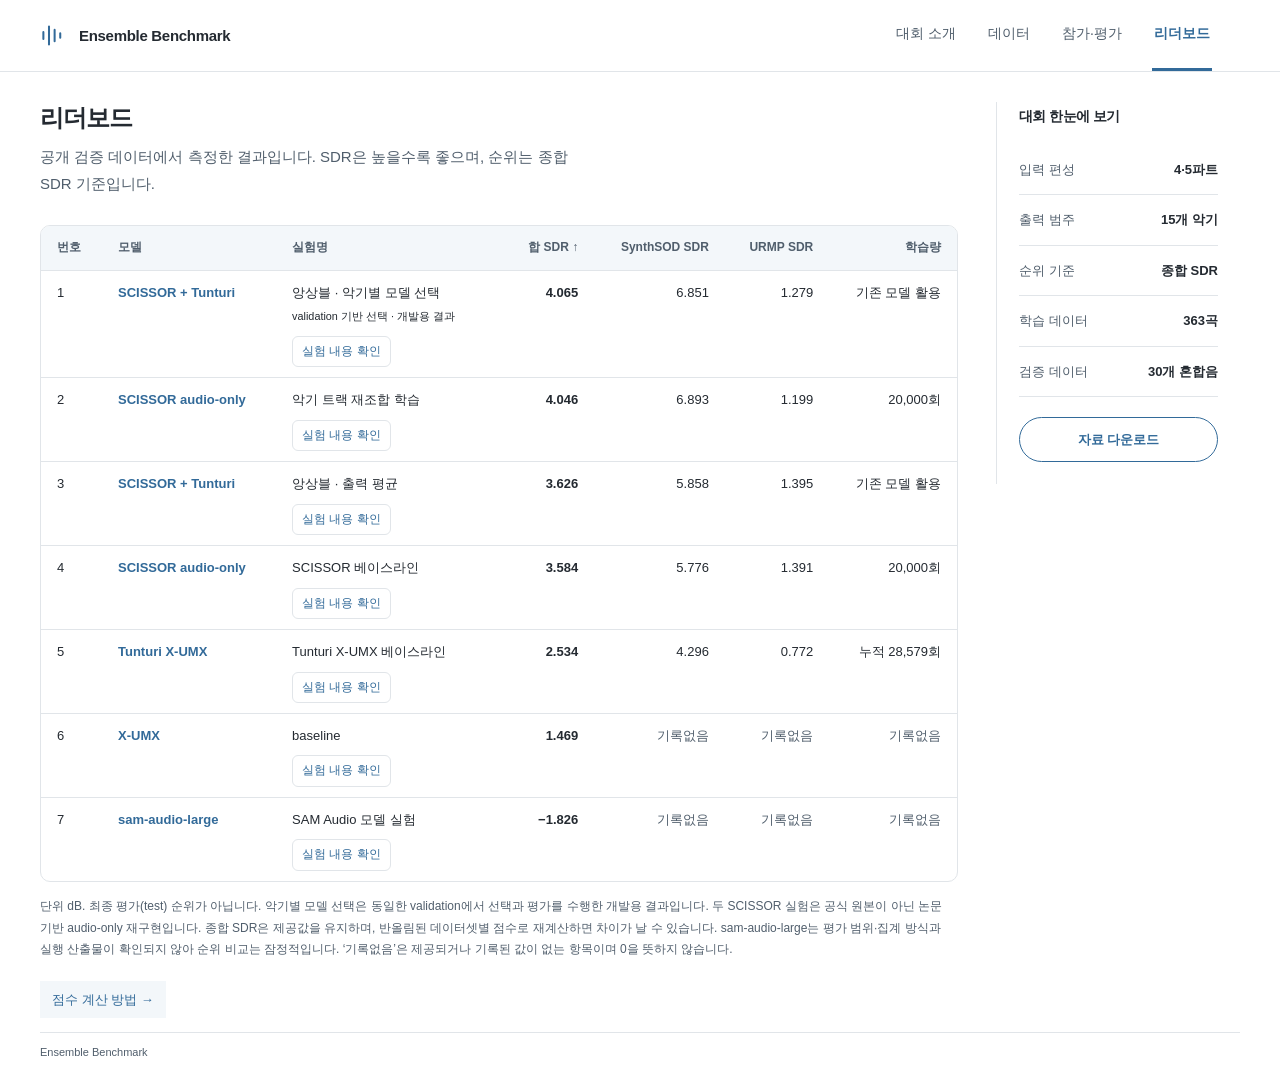
==== commit 97b78eb1: "Clarify the name of the track recombination training experiment Scope-risk: narrow Tested: Label dis" ====
--- a/leaderboard.html
+++ b/leaderboard.html
@@ -1 +1 @@
-<!doctype html><html lang="ko"><head><meta charset="utf-8"><meta name="viewport" content="width=device-width,initial-scale=1"><title>리더보드 · Ensemble Benchmark</title><link rel="stylesheet" href="styles.css"><link rel="icon" type="image/svg+xml" href="assets/favicon.svg"></head><body class="tabbed"><a class="skip" href="#main">본문으로 건너뛰기</a><header class="masthead"><a class="brand" href="index.html"><svg viewBox="0 0 24 24" fill="none" aria-hidden="true"><path d="M3 9v6m5-11v16m5-13v10m5-7v4" stroke="currentColor" stroke-width="1.8" stroke-linecap="round"/></svg><b>Ensemble Benchmark</b></a><nav class="tabs" aria-label="대회 메뉴"><a href="index.html" data-page="overview">대회 소개</a><a href="data.html" data-page="data">데이터</a><a href="participate.html" data-page="participate">참가·평가</a><a href="leaderboard.html" data-page="leaderboard" aria-current="page">리더보드</a></nav></header><div class="shell"><div class="workspace"><main class="content" id="main"><section class="chapter" id="leaderboard" data-panel="leaderboard"><header class="page-head"><p class="eyebrow">LEADERBOARD</p><h1>리더보드</h1><p>공개 검증 데이터에서 측정한 결과입니다. SDR은 높을수록 좋으며, 순위는 종합 SDR 기준입니다.</p></header><div class="panel table-scroll" role="region" tabindex="0" aria-label="모델별 SDR 점수와 실험 내용 · 작은 화면에서는 좌우 스크롤"><table class="board"><caption class="sr-only">모델별 SDR 점수와 실험 내용</caption><thead><tr><th scope="col">번호</th><th scope="col">모델</th><th scope="col">실험명</th><th scope="col" aria-sort="descending">합 SDR ↑</th><th scope="col">SynthSOD SDR</th><th scope="col">URMP SDR</th><th scope="col">학습량</th></tr></thead><tbody><tr><td>1</td><td><span class="board-model">SCISSOR + Tunturi</span></td><td style="white-space:normal;min-width:210px">앙상블 · 악기별 모델 선택<br><small>validation 기반 선택 · 개발용 결과</small><button type="button" aria-label="SCISSOR + Tunturi · 앙상블 · 악기별 모델 선택 실험 내용 확인" onclick="this.nextElementSibling.showModal()" style="display:block;margin:8px 0 0;padding:4px 9px;border:1px solid var(--line);border-radius:6px;background:var(--paper);color:var(--accent);font-size:12px">실험 내용 확인</button><dialog aria-labelledby="experiment-title-selection" style="width:min(500px,calc(100% - 32px));max-height:80vh;overflow:auto;padding:24px;border:1px solid var(--line);border-radius:10px;background:var(--paper);color:var(--ink);font:inherit;white-space:normal;text-align:left"><h2 id="experiment-title-selection" style="margin:0 0 16px">SCISSOR + Tunturi · 앙상블 · 악기별 모델 선택</h2><p style="margin:0 0 20px;text-align:left">악기별로 SCISSOR와 Tunturi 중 더 좋은 모델 하나를 선택합니다. 음원 평균이 아닌 모델 선택 방식입니다. 같은 validation 데이터로 모델을 선택하고 점수를 계산한 개발용 결과입니다. 독립 평가 결과와 직접 비교할 때 주의가 필요합니다.</p><form method="dialog"><button type="submit" style="padding:8px 14px;border:1px solid var(--line);border-radius:6px;background:var(--soft);color:var(--ink)">닫기</button></form></dialog></td><td class="primary-score">4.065</td><td>6.851</td><td>1.279</td><td>기존 모델 활용</td></tr><tr><td>2</td><td><span class="board-model">SCISSOR audio-only</span></td><td style="white-space:normal;min-width:210px">악기 트랙 재조합 학습 적용<button type="button" aria-label="SCISSOR audio-only · 악기 트랙 재조합 학습 적용 실험 내용 확인" onclick="this.nextElementSibling.showModal()" style="display:block;margin:8px 0 0;padding:4px 9px;border:1px solid var(--line);border-radius:6px;background:var(--paper);color:var(--accent);font-size:12px">실험 내용 확인</button><dialog aria-labelledby="experiment-title-1" style="width:min(500px,calc(100% - 32px));max-height:80vh;overflow:auto;padding:24px;border:1px solid var(--line);border-radius:10px;background:var(--paper);color:var(--ink);font:inherit;white-space:normal;text-align:left"><h2 id="experiment-title-1" style="margin:0 0 16px">SCISSOR audio-only · 악기 트랙 재조합 학습 적용</h2><p style="margin:0 0 20px;text-align:left">개선판과 동일한 설정에서 배치 내 악기별 트랙을 재조합해 처음부터 학습했습니다. 허용된 학습 데이터 안에서만 수행하며 검증에는 적용하지 않았습니다.</p><form method="dialog"><button type="submit" style="padding:8px 14px;border:1px solid var(--line);border-radius:6px;background:var(--soft);color:var(--ink)">닫기</button></form></dialog></td><td class="primary-score">4.046</td><td>6.893</td><td>1.199</td><td>20,000회</td></tr><tr><td>3</td><td><span class="board-model">SCISSOR + Tunturi</span></td><td style="white-space:normal;min-width:210px">앙상블 · 출력 평균<button type="button" aria-label="SCISSOR + Tunturi · 앙상블 · 출력 평균 실험 내용 확인" onclick="this.nextElementSibling.showModal()" style="display:block;margin:8px 0 0;padding:4px 9px;border:1px solid var(--line);border-radius:6px;background:var(--paper);color:var(--accent);font-size:12px">실험 내용 확인</button><dialog aria-labelledby="experiment-title-average" style="width:min(500px,calc(100% - 32px));max-height:80vh;overflow:auto;padding:24px;border:1px solid var(--line);border-radius:10px;background:var(--paper);color:var(--ink);font:inherit;white-space:normal;text-align:left"><h2 id="experiment-title-average" style="margin:0 0 16px">SCISSOR + Tunturi · 앙상블 · 출력 평균</h2><p style="margin:0 0 20px;text-align:left">SCISSOR와 Tunturi가 출력한 음원을 평균해 결합합니다. 두 모델의 출력을 섞는 앙상블입니다.</p><form method="dialog"><button type="submit" style="padding:8px 14px;border:1px solid var(--line);border-radius:6px;background:var(--soft);color:var(--ink)">닫기</button></form></dialog></td><td class="primary-score">3.626</td><td>5.858</td><td>1.395</td><td>기존 모델 활용</td></tr><tr><td>4</td><td><span class="board-model">SCISSOR audio-only</span></td><td style="white-space:normal;min-width:210px">SCISSOR 베이스라인<button type="button" aria-label="SCISSOR audio-only · SCISSOR 베이스라인 실험 내용 확인" onclick="this.nextElementSibling.showModal()" style="display:block;margin:8px 0 0;padding:4px 9px;border:1px solid var(--line);border-radius:6px;background:var(--paper);color:var(--accent);font-size:12px">실험 내용 확인</button><dialog aria-labelledby="experiment-title-2" style="width:min(500px,calc(100% - 32px));max-height:80vh;overflow:auto;padding:24px;border:1px solid var(--line);border-radius:10px;background:var(--paper);color:var(--ink);font:inherit;white-space:normal;text-align:left"><h2 id="experiment-title-2" style="margin:0 0 16px">SCISSOR audio-only · SCISSOR 베이스라인</h2><p style="margin:0 0 20px;text-align:left">재조합 없이 원래 악기 조합을 유지했습니다. 논문 기반 손실·cosine 학습률·EMA, 4초 구간과 배치 12를 사용했습니다.</p><form method="dialog"><button type="submit" style="padding:8px 14px;border:1px solid var(--line);border-radius:6px;background:var(--soft);color:var(--ink)">닫기</button></form></dialog></td><td class="primary-score">3.584</td><td>5.776</td><td>1.391</td><td>20,000회</td></tr><tr><td>5</td><td><span class="board-model">Tunturi X-UMX</span></td><td style="white-space:normal;min-width:210px">Tunturi X-UMX 베이스라인<button type="button" aria-label="Tunturi X-UMX · Tunturi X-UMX 베이스라인 실험 내용 확인" onclick="this.nextElementSibling.showModal()" style="display:block;margin:8px 0 0;padding:4px 9px;border:1px solid var(--line);border-radius:6px;background:var(--paper);color:var(--accent);font-size:12px">실험 내용 확인</button><dialog aria-labelledby="experiment-title-3" style="width:min(500px,calc(100% - 32px));max-height:80vh;overflow:auto;padding:24px;border:1px solid var(--line);border-radius:10px;background:var(--paper);color:var(--ink);font:inherit;white-space:normal;text-align:left"><h2 id="experiment-title-3" style="margin:0 0 16px">Tunturi X-UMX · Tunturi X-UMX 베이스라인</h2><p style="margin:0 0 20px;text-align:left">7,536회 체크포인트의 모델·옵티마이저·난수·혼합정밀도 상태를 계승했습니다. 데이터·모델 구조는 유지하고 학습률 스케줄을 초기화했으며 학습률 감소와 조기 종료 정책을 변경했습니다. 추가 12시간 예산에 도달해 종료했습니다.</p><form method="dialog"><button type="submit" style="padding:8px 14px;border:1px solid var(--line);border-radius:6px;background:var(--soft);color:var(--ink)">닫기</button></form></dialog></td><td class="primary-score">2.534</td><td>4.296</td><td>0.772</td><td>누적 28,579회</td></tr><tr><td>6</td><td><span class="board-model">X-UMX</span></td><td style="white-space:normal;min-width:210px">baseline<button type="button" aria-label="X-UMX · baseline 실험 내용 확인" onclick="this.nextElementSibling.showModal()" style="display:block;margin:8px 0 0;padding:4px 9px;border:1px solid var(--line);border-radius:6px;background:var(--paper);color:var(--accent);font-size:12px">실험 내용 확인</button><dialog aria-labelledby="experiment-title-4" style="width:min(500px,calc(100% - 32px));max-height:80vh;overflow:auto;padding:24px;border:1px solid var(--line);border-radius:10px;background:var(--paper);color:var(--ink);font:inherit;white-space:normal;text-align:left"><h2 id="experiment-title-4" style="margin:0 0 16px">X-UMX · baseline</h2><p style="margin:0 0 20px;text-align:left">검증 30개 혼합음(SynthSOD 24 · URMP 6)을 채점한 기존 baseline입니다. 6초 구간과 배치 16으로 학습했습니다.</p><form method="dialog"><button type="submit" style="padding:8px 14px;border:1px solid var(--line);border-radius:6px;background:var(--soft);color:var(--ink)">닫기</button></form></dialog></td><td class="primary-score">1.469</td><td class="unavailable">기록없음</td><td class="unavailable">기록없음</td><td class="unavailable">기록없음</td></tr><tr><td>7</td><td><span class="board-model">sam-audio-large</span></td><td style="white-space:normal;min-width:210px">SAM Audio 모델 실험<button type="button" aria-label="sam-audio-large · SAM Audio 모델 실험 실험 내용 확인" onclick="this.nextElementSibling.showModal()" style="display:block;margin:8px 0 0;padding:4px 9px;border:1px solid var(--line);border-radius:6px;background:var(--paper);color:var(--accent);font-size:12px">실험 내용 확인</button><dialog aria-labelledby="experiment-title-5" style="width:min(500px,calc(100% - 32px));max-height:80vh;overflow:auto;padding:24px;border:1px solid var(--line);border-radius:10px;background:var(--paper);color:var(--ink);font:inherit;white-space:normal;text-align:left"><h2 id="experiment-title-5" style="margin:0 0 16px">sam-audio-large · SAM Audio 모델 실험</h2><p style="margin:0 0 20px;text-align:left">제공된 SDR이 음수로, 정답 신호에 비해 왜곡과 간섭이 큰 결과를 뜻합니다. 평가 범위·집계 방식과 실행 산출물은 확인되지 않아 다른 결과와 비교할 때 주의가 필요합니다.</p><form method="dialog"><button type="submit" style="padding:8px 14px;border:1px solid var(--line);border-radius:6px;background:var(--soft);color:var(--ink)">닫기</button></form></dialog></td><td class="primary-score">−1.826</td><td class="unavailable">기록없음</td><td class="unavailable">기록없음</td><td class="unavailable">기록없음</td></tr></tbody></table></div><p class="note">단위 dB. 최종 평가(test) 순위가 아닙니다. 악기별 모델 선택은 동일한 validation에서 선택과 평가를 수행한 개발용 결과입니다. 두 SCISSOR 실험은 공식 원본이 아닌 논문 기반 audio-only 재구현입니다. 종합 SDR은 제공값을 유지하며, 반올림된 데이터셋별 점수로 재계산하면 차이가 날 수 있습니다. sam-audio-large는 평가 범위·집계 방식과 실행 산출물이 확인되지 않아 순위 비교는 잠정적입니다. ‘기록없음’은 제공되거나 기록된 값이 없는 항목이며 0을 뜻하지 않습니다.</p><div class="links"><a class="text-link" href="participate.html#scoring">점수 계산 방법 →</a></div></section></main><aside class="summary"><h2>대회 한눈에 보기</h2><dl><div><dt>입력 편성</dt><dd>4·5파트</dd></div><div><dt>출력 범주</dt><dd>15개 악기</dd></div><div><dt>순위 기준</dt><dd>종합 SDR</dd></div><div><dt>학습 데이터</dt><dd>363곡</dd></div><div><dt>검증 데이터</dt><dd>30개 혼합음</dd></div></dl><a class="primary" href="participate.html#baseline">자료 다운로드</a></aside></div><footer class="footer"><span>Ensemble Benchmark</span></footer></div></body></html>+<!doctype html><html lang="ko"><head><meta charset="utf-8"><meta name="viewport" content="width=device-width,initial-scale=1"><title>리더보드 · Ensemble Benchmark</title><link rel="stylesheet" href="styles.css"><link rel="icon" type="image/svg+xml" href="assets/favicon.svg"></head><body class="tabbed"><a class="skip" href="#main">본문으로 건너뛰기</a><header class="masthead"><a class="brand" href="index.html"><svg viewBox="0 0 24 24" fill="none" aria-hidden="true"><path d="M3 9v6m5-11v16m5-13v10m5-7v4" stroke="currentColor" stroke-width="1.8" stroke-linecap="round"/></svg><b>Ensemble Benchmark</b></a><nav class="tabs" aria-label="대회 메뉴"><a href="index.html" data-page="overview">대회 소개</a><a href="data.html" data-page="data">데이터</a><a href="participate.html" data-page="participate">참가·평가</a><a href="leaderboard.html" data-page="leaderboard" aria-current="page">리더보드</a></nav></header><div class="shell"><div class="workspace"><main class="content" id="main"><section class="chapter" id="leaderboard" data-panel="leaderboard"><header class="page-head"><p class="eyebrow">LEADERBOARD</p><h1>리더보드</h1><p>공개 검증 데이터에서 측정한 결과입니다. SDR은 높을수록 좋으며, 순위는 종합 SDR 기준입니다.</p></header><div class="panel table-scroll" role="region" tabindex="0" aria-label="모델별 SDR 점수와 실험 내용 · 작은 화면에서는 좌우 스크롤"><table class="board"><caption class="sr-only">모델별 SDR 점수와 실험 내용</caption><thead><tr><th scope="col">번호</th><th scope="col">모델</th><th scope="col">실험명</th><th scope="col" aria-sort="descending">합 SDR ↑</th><th scope="col">SynthSOD SDR</th><th scope="col">URMP SDR</th><th scope="col">학습량</th></tr></thead><tbody><tr><td>1</td><td><span class="board-model">SCISSOR + Tunturi</span></td><td style="white-space:normal;min-width:210px">앙상블 · 악기별 모델 선택<br><small>validation 기반 선택 · 개발용 결과</small><button type="button" aria-label="SCISSOR + Tunturi · 앙상블 · 악기별 모델 선택 실험 내용 확인" onclick="this.nextElementSibling.showModal()" style="display:block;margin:8px 0 0;padding:4px 9px;border:1px solid var(--line);border-radius:6px;background:var(--paper);color:var(--accent);font-size:12px">실험 내용 확인</button><dialog aria-labelledby="experiment-title-selection" style="width:min(500px,calc(100% - 32px));max-height:80vh;overflow:auto;padding:24px;border:1px solid var(--line);border-radius:10px;background:var(--paper);color:var(--ink);font:inherit;white-space:normal;text-align:left"><h2 id="experiment-title-selection" style="margin:0 0 16px">SCISSOR + Tunturi · 앙상블 · 악기별 모델 선택</h2><p style="margin:0 0 20px;text-align:left">악기별로 SCISSOR와 Tunturi 중 더 좋은 모델 하나를 선택합니다. 음원 평균이 아닌 모델 선택 방식입니다. 같은 validation 데이터로 모델을 선택하고 점수를 계산한 개발용 결과입니다. 독립 평가 결과와 직접 비교할 때 주의가 필요합니다.</p><form method="dialog"><button type="submit" style="padding:8px 14px;border:1px solid var(--line);border-radius:6px;background:var(--soft);color:var(--ink)">닫기</button></form></dialog></td><td class="primary-score">4.065</td><td>6.851</td><td>1.279</td><td>기존 모델 활용</td></tr><tr><td>2</td><td><span class="board-model">SCISSOR audio-only</span></td><td style="white-space:normal;min-width:210px">악기 트랙 재조합 학습<button type="button" aria-label="SCISSOR audio-only · 악기 트랙 재조합 학습 실험 내용 확인" onclick="this.nextElementSibling.showModal()" style="display:block;margin:8px 0 0;padding:4px 9px;border:1px solid var(--line);border-radius:6px;background:var(--paper);color:var(--accent);font-size:12px">실험 내용 확인</button><dialog aria-labelledby="experiment-title-1" style="width:min(500px,calc(100% - 32px));max-height:80vh;overflow:auto;padding:24px;border:1px solid var(--line);border-radius:10px;background:var(--paper);color:var(--ink);font:inherit;white-space:normal;text-align:left"><h2 id="experiment-title-1" style="margin:0 0 16px">SCISSOR audio-only · 악기 트랙 재조합 학습</h2><p style="margin:0 0 20px;text-align:left">개선판과 동일한 설정에서 배치 내 악기별 트랙을 재조합해 처음부터 학습했습니다. 허용된 학습 데이터 안에서만 수행하며 검증에는 적용하지 않았습니다.</p><form method="dialog"><button type="submit" style="padding:8px 14px;border:1px solid var(--line);border-radius:6px;background:var(--soft);color:var(--ink)">닫기</button></form></dialog></td><td class="primary-score">4.046</td><td>6.893</td><td>1.199</td><td>20,000회</td></tr><tr><td>3</td><td><span class="board-model">SCISSOR + Tunturi</span></td><td style="white-space:normal;min-width:210px">앙상블 · 출력 평균<button type="button" aria-label="SCISSOR + Tunturi · 앙상블 · 출력 평균 실험 내용 확인" onclick="this.nextElementSibling.showModal()" style="display:block;margin:8px 0 0;padding:4px 9px;border:1px solid var(--line);border-radius:6px;background:var(--paper);color:var(--accent);font-size:12px">실험 내용 확인</button><dialog aria-labelledby="experiment-title-average" style="width:min(500px,calc(100% - 32px));max-height:80vh;overflow:auto;padding:24px;border:1px solid var(--line);border-radius:10px;background:var(--paper);color:var(--ink);font:inherit;white-space:normal;text-align:left"><h2 id="experiment-title-average" style="margin:0 0 16px">SCISSOR + Tunturi · 앙상블 · 출력 평균</h2><p style="margin:0 0 20px;text-align:left">SCISSOR와 Tunturi가 출력한 음원을 평균해 결합합니다. 두 모델의 출력을 섞는 앙상블입니다.</p><form method="dialog"><button type="submit" style="padding:8px 14px;border:1px solid var(--line);border-radius:6px;background:var(--soft);color:var(--ink)">닫기</button></form></dialog></td><td class="primary-score">3.626</td><td>5.858</td><td>1.395</td><td>기존 모델 활용</td></tr><tr><td>4</td><td><span class="board-model">SCISSOR audio-only</span></td><td style="white-space:normal;min-width:210px">SCISSOR 베이스라인<button type="button" aria-label="SCISSOR audio-only · SCISSOR 베이스라인 실험 내용 확인" onclick="this.nextElementSibling.showModal()" style="display:block;margin:8px 0 0;padding:4px 9px;border:1px solid var(--line);border-radius:6px;background:var(--paper);color:var(--accent);font-size:12px">실험 내용 확인</button><dialog aria-labelledby="experiment-title-2" style="width:min(500px,calc(100% - 32px));max-height:80vh;overflow:auto;padding:24px;border:1px solid var(--line);border-radius:10px;background:var(--paper);color:var(--ink);font:inherit;white-space:normal;text-align:left"><h2 id="experiment-title-2" style="margin:0 0 16px">SCISSOR audio-only · SCISSOR 베이스라인</h2><p style="margin:0 0 20px;text-align:left">재조합 없이 원래 악기 조합을 유지했습니다. 논문 기반 손실·cosine 학습률·EMA, 4초 구간과 배치 12를 사용했습니다.</p><form method="dialog"><button type="submit" style="padding:8px 14px;border:1px solid var(--line);border-radius:6px;background:var(--soft);color:var(--ink)">닫기</button></form></dialog></td><td class="primary-score">3.584</td><td>5.776</td><td>1.391</td><td>20,000회</td></tr><tr><td>5</td><td><span class="board-model">Tunturi X-UMX</span></td><td style="white-space:normal;min-width:210px">Tunturi X-UMX 베이스라인<button type="button" aria-label="Tunturi X-UMX · Tunturi X-UMX 베이스라인 실험 내용 확인" onclick="this.nextElementSibling.showModal()" style="display:block;margin:8px 0 0;padding:4px 9px;border:1px solid var(--line);border-radius:6px;background:var(--paper);color:var(--accent);font-size:12px">실험 내용 확인</button><dialog aria-labelledby="experiment-title-3" style="width:min(500px,calc(100% - 32px));max-height:80vh;overflow:auto;padding:24px;border:1px solid var(--line);border-radius:10px;background:var(--paper);color:var(--ink);font:inherit;white-space:normal;text-align:left"><h2 id="experiment-title-3" style="margin:0 0 16px">Tunturi X-UMX · Tunturi X-UMX 베이스라인</h2><p style="margin:0 0 20px;text-align:left">7,536회 체크포인트의 모델·옵티마이저·난수·혼합정밀도 상태를 계승했습니다. 데이터·모델 구조는 유지하고 학습률 스케줄을 초기화했으며 학습률 감소와 조기 종료 정책을 변경했습니다. 추가 12시간 예산에 도달해 종료했습니다.</p><form method="dialog"><button type="submit" style="padding:8px 14px;border:1px solid var(--line);border-radius:6px;background:var(--soft);color:var(--ink)">닫기</button></form></dialog></td><td class="primary-score">2.534</td><td>4.296</td><td>0.772</td><td>누적 28,579회</td></tr><tr><td>6</td><td><span class="board-model">X-UMX</span></td><td style="white-space:normal;min-width:210px">baseline<button type="button" aria-label="X-UMX · baseline 실험 내용 확인" onclick="this.nextElementSibling.showModal()" style="display:block;margin:8px 0 0;padding:4px 9px;border:1px solid var(--line);border-radius:6px;background:var(--paper);color:var(--accent);font-size:12px">실험 내용 확인</button><dialog aria-labelledby="experiment-title-4" style="width:min(500px,calc(100% - 32px));max-height:80vh;overflow:auto;padding:24px;border:1px solid var(--line);border-radius:10px;background:var(--paper);color:var(--ink);font:inherit;white-space:normal;text-align:left"><h2 id="experiment-title-4" style="margin:0 0 16px">X-UMX · baseline</h2><p style="margin:0 0 20px;text-align:left">검증 30개 혼합음(SynthSOD 24 · URMP 6)을 채점한 기존 baseline입니다. 6초 구간과 배치 16으로 학습했습니다.</p><form method="dialog"><button type="submit" style="padding:8px 14px;border:1px solid var(--line);border-radius:6px;background:var(--soft);color:var(--ink)">닫기</button></form></dialog></td><td class="primary-score">1.469</td><td class="unavailable">기록없음</td><td class="unavailable">기록없음</td><td class="unavailable">기록없음</td></tr><tr><td>7</td><td><span class="board-model">sam-audio-large</span></td><td style="white-space:normal;min-width:210px">SAM Audio 모델 실험<button type="button" aria-label="sam-audio-large · SAM Audio 모델 실험 실험 내용 확인" onclick="this.nextElementSibling.showModal()" style="display:block;margin:8px 0 0;padding:4px 9px;border:1px solid var(--line);border-radius:6px;background:var(--paper);color:var(--accent);font-size:12px">실험 내용 확인</button><dialog aria-labelledby="experiment-title-5" style="width:min(500px,calc(100% - 32px));max-height:80vh;overflow:auto;padding:24px;border:1px solid var(--line);border-radius:10px;background:var(--paper);color:var(--ink);font:inherit;white-space:normal;text-align:left"><h2 id="experiment-title-5" style="margin:0 0 16px">sam-audio-large · SAM Audio 모델 실험</h2><p style="margin:0 0 20px;text-align:left">제공된 SDR이 음수로, 정답 신호에 비해 왜곡과 간섭이 큰 결과를 뜻합니다. 평가 범위·집계 방식과 실행 산출물은 확인되지 않아 다른 결과와 비교할 때 주의가 필요합니다.</p><form method="dialog"><button type="submit" style="padding:8px 14px;border:1px solid var(--line);border-radius:6px;background:var(--soft);color:var(--ink)">닫기</button></form></dialog></td><td class="primary-score">−1.826</td><td class="unavailable">기록없음</td><td class="unavailable">기록없음</td><td class="unavailable">기록없음</td></tr></tbody></table></div><p class="note">단위 dB. 최종 평가(test) 순위가 아닙니다. 악기별 모델 선택은 동일한 validation에서 선택과 평가를 수행한 개발용 결과입니다. 두 SCISSOR 실험은 공식 원본이 아닌 논문 기반 audio-only 재구현입니다. 종합 SDR은 제공값을 유지하며, 반올림된 데이터셋별 점수로 재계산하면 차이가 날 수 있습니다. sam-audio-large는 평가 범위·집계 방식과 실행 산출물이 확인되지 않아 순위 비교는 잠정적입니다. ‘기록없음’은 제공되거나 기록된 값이 없는 항목이며 0을 뜻하지 않습니다.</p><div class="links"><a class="text-link" href="participate.html#scoring">점수 계산 방법 →</a></div></section></main><aside class="summary"><h2>대회 한눈에 보기</h2><dl><div><dt>입력 편성</dt><dd>4·5파트</dd></div><div><dt>출력 범주</dt><dd>15개 악기</dd></div><div><dt>순위 기준</dt><dd>종합 SDR</dd></div><div><dt>학습 데이터</dt><dd>363곡</dd></div><div><dt>검증 데이터</dt><dd>30개 혼합음</dd></div></dl><a class="primary" href="participate.html#baseline">자료 다운로드</a></aside></div><footer class="footer"><span>Ensemble Benchmark</span></footer></div></body></html>
